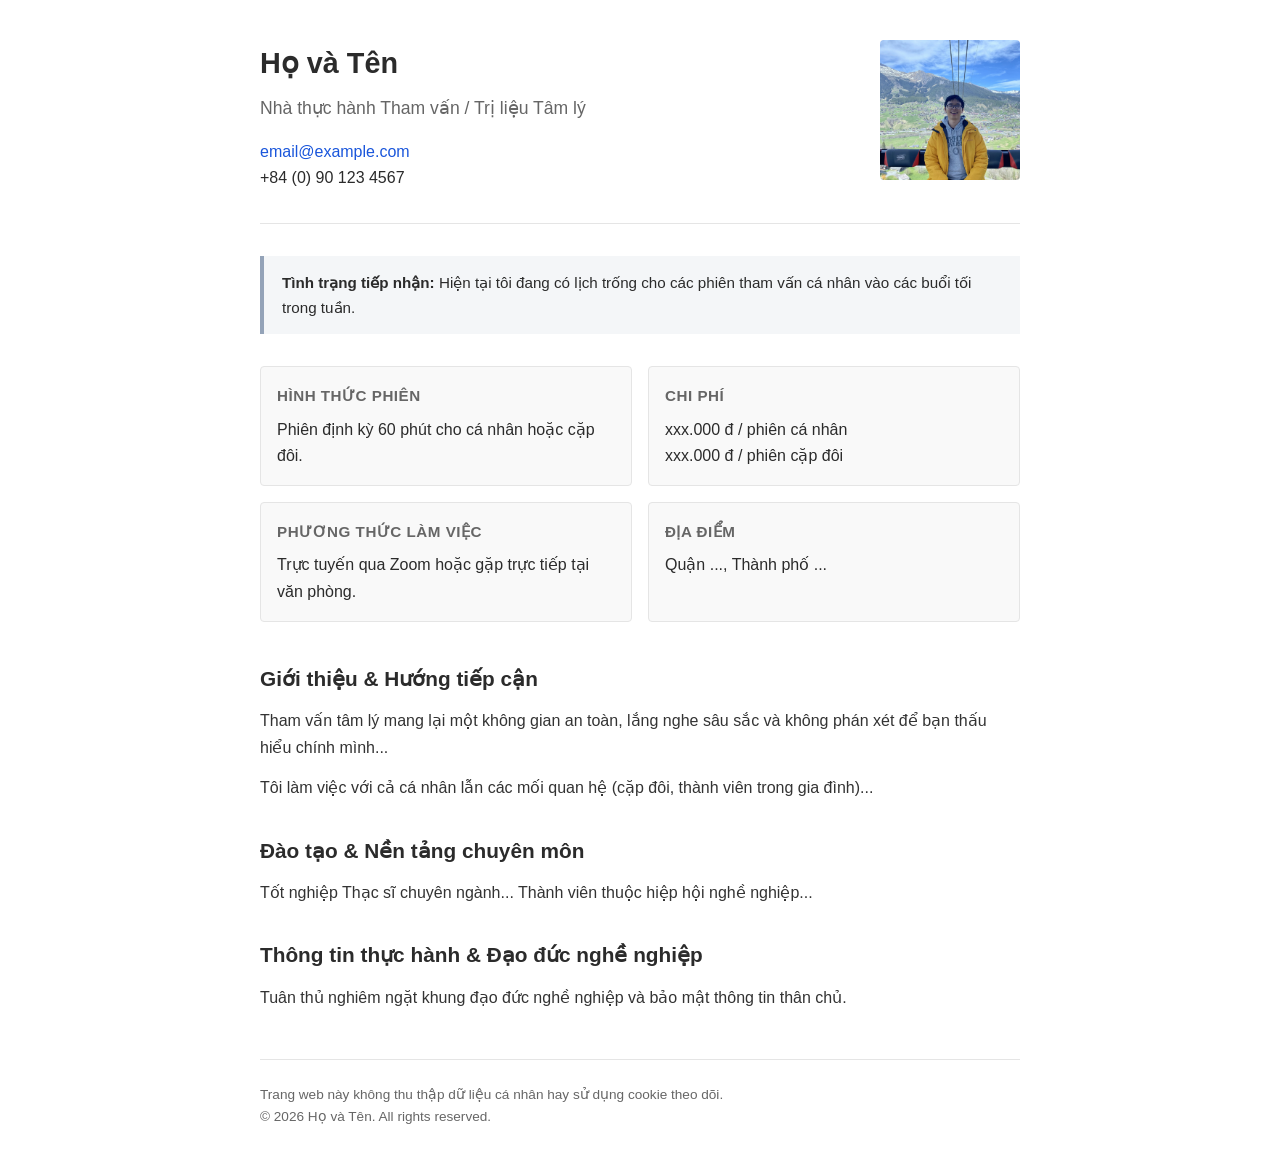
==== index.html @ 7d14cfdf "Update index.html" ====
<!DOCTYPE html>
<html lang="vi">
<head>
    <meta charset="UTF-8">
    <meta name="viewport" content="width=device-width, initial-scale=1.0">
    <title>Kiến Minh Nguyễn Ngọc Quang | Tham vấn & Trị liệu Thân chủ Trọng tâm</title>
    <meta name="description" content="Dịch vụ tham vấn và trị liệu tâm lý trực tiếp và trực tuyến bởi Chuyên viên...">
    <link rel="stylesheet" href="style.css">

    <!-- Schema.org cho SEO chuyên gia/dịch vụ -->
    <script type="application/ld+json">
    {
      "@context": "https://schema.org",
      "@type": "ProfessionalService",
      "name": "Họ và Tên - Dịch vụ Tư vấn",
      "image": "portrait.jpg",
      "telephone": "+84-xxx-xxx-xxx",
      "email": "contact@yourdomain.com",
      "address": {
        "@type": "PostalAddress",
        "addressLocality": "Hà Nội",
        "addressCountry": "VN"
      }
    }
    </script>
</head>
<body>
    <main class="container">
        <!-- Header & Profile -->
        <header class="profile-header">
            <div class="profile-info">
                <h1>Họ và Tên</h1>
                <p class="subtitle">Nhà thực hành Tham vấn / Trị liệu Tâm lý</p>
                <div class="contact-info">
                    <p><a href="mailto:email@example.com">email@example.com</a></p>
                    <p>+84 (0) 90 123 4567</p>
                </div>
            </div>
            <div class="profile-image">
                <img src="portrait.jpg" alt="Chân dung Họ và Tên">
            </div>
        </header>

        <!-- Trạng thái nhận thân chủ -->
        <section class="availability-notice">
            <p><strong>Tình trạng tiếp nhận:</strong> Hiện tại tôi đang có lịch trống cho các phiên tham vấn cá nhân vào các buổi tối trong tuần.</p>
        </section>

        <!-- Khung thông tin nhanh: Hình thức, Chi phí, Địa điểm -->
        <section class="details-grid">
            <div class="detail-card">
                <h3>Hình thức phiên</h3>
                <p>Phiên định kỳ 60 phút cho cá nhân hoặc cặp đôi.</p>
            </div>
            <div class="detail-card">
                <h3>Chi phí</h3>
                <p>xxx.000 đ / phiên cá nhân<br>xxx.000 đ / phiên cặp đôi</p>
            </div>
            <div class="detail-card">
                <h3>Phương thức làm việc</h3>
                <p>Trực tuyến qua Zoom hoặc gặp trực tiếp tại văn phòng.</p>
            </div>
            <div class="detail-card">
                <h3>Địa điểm</h3>
                <p>Quận ..., Thành phố ...</p>
            </div>
        </section>

        <!-- Giới thiệu tiếp cận & dịch vụ -->
        <section class="content-section">
            <h2>Giới thiệu & Hướng tiếp cận</h2>
            <p>Tham vấn tâm lý mang lại một không gian an toàn, lắng nghe sâu sắc và không phán xét để bạn thấu hiểu chính mình...</p>
            <p>Tôi làm việc với cả cá nhân lẫn các mối quan hệ (cặp đôi, thành viên trong gia đình)...</p>
        </section>

        <!-- Chuyên môn & Đào tạo -->
        <section class="content-section">
            <h2>Đào tạo & Nền tảng chuyên môn</h2>
            <p>Tốt nghiệp Thạc sĩ chuyên ngành... Thành viên thuộc hiệp hội nghề nghiệp...</p>
        </section>

        <!-- Thông tin thực hành / Bảo hiểm / Đăng ký -->
        <section class="content-section">
            <h2>Thông tin thực hành & Đạo đức nghề nghiệp</h2>
            <p>Tuân thủ nghiêm ngặt khung đạo đức nghề nghiệp và bảo mật thông tin thân chủ.</p>
        </section>

        <!-- Footer tối giản -->
        <footer class="site-footer">
            <p>Trang web này không thu thập dữ liệu cá nhân hay sử dụng cookie theo dõi.</p>
            <p>&copy; 2026 Họ và Tên. All rights reserved.</p>
        </footer>
    </main>
</body>
</html>
---- style.css ----
:root {
    --text-color: #2b2b2b;
    --muted-color: #666666;
    --bg-color: #ffffff;
    --card-bg: #f9f9f9;
    --border-color: #e5e5e5;
    --link-color: #1a56db;
    --max-width: 760px;
}

* {
    box-sizing: border-box;
    margin: 0;
    padding: 0;
}

body {
    font-family: -apple-system, BlinkMacSystemFont, "Segoe UI", Roboto, Helvetica, Arial, sans-serif;
    line-height: 1.65;
    color: var(--text-color);
    background-color: var(--bg-color);
    padding: 40px 20px;
}

.container {
    max-width: var(--max-width);
    margin: 0 auto;
}

/* Profile header dạng 2 cột ngang */
.profile-header {
    display: flex;
    justify-content: space-between;
    align-items: flex-start;
    gap: 32px;
    margin-bottom: 32px;
    border-bottom: 1px solid var(--border-color);
    padding-bottom: 32px;
}

.profile-info h1 {
    font-size: 1.8rem;
    font-weight: 600;
    margin-bottom: 6px;
}

.profile-info .subtitle {
    font-size: 1.1rem;
    color: var(--muted-color);
    margin-bottom: 16px;
}

.contact-info a {
    color: var(--link-color);
    text-decoration: none;
}

.contact-info a:hover {
    text-decoration: underline;
}

.profile-image img {
    width: 140px;
    height: 140px;
    object-fit: cover;
    border-radius: 4px;
}

/* Khung thông báo trạng thái */
.availability-notice {
    background-color: #f4f6f8;
    border-left: 4px solid #94a3b8;
    padding: 14px 18px;
    margin-bottom: 32px;
    font-size: 0.95rem;
}

/* Lưới hiển thị chi phí / địa điểm */
.details-grid {
    display: grid;
    grid-template-columns: 1fr 1fr;
    gap: 16px;
    margin-bottom: 40px;
}

.detail-card {
    background-color: var(--card-bg);
    border: 1px solid var(--border-color);
    padding: 16px;
    border-radius: 4px;
}

.detail-card h3 {
    font-size: 0.95rem;
    color: var(--muted-color);
    text-transform: uppercase;
    letter-spacing: 0.5px;
    margin-bottom: 8px;
}

/* Nội dung bài viết */
.content-section {
    margin-bottom: 32px;
}

.content-section h2 {
    font-size: 1.3rem;
    margin-bottom: 12px;
    font-weight: 600;
}

.content-section p {
    margin-bottom: 14px;
    color: #333;
}

/* Chân trang */
.site-footer {
    margin-top: 48px;
    padding-top: 24px;
    border-top: 1px solid var(--border-color);
    font-size: 0.85rem;
    color: var(--muted-color);
}

/* Tối ưu khi xem trên điện thoại */
@media (max-width: 600px) {
    .profile-header {
        flex-direction: column-reverse;
        align-items: center;
        text-align: center;
    }
    
    .profile-image img {
        width: 120px;
        height: 120px;
    }

    .details-grid {
        grid-template-columns: 1fr;
    }
}
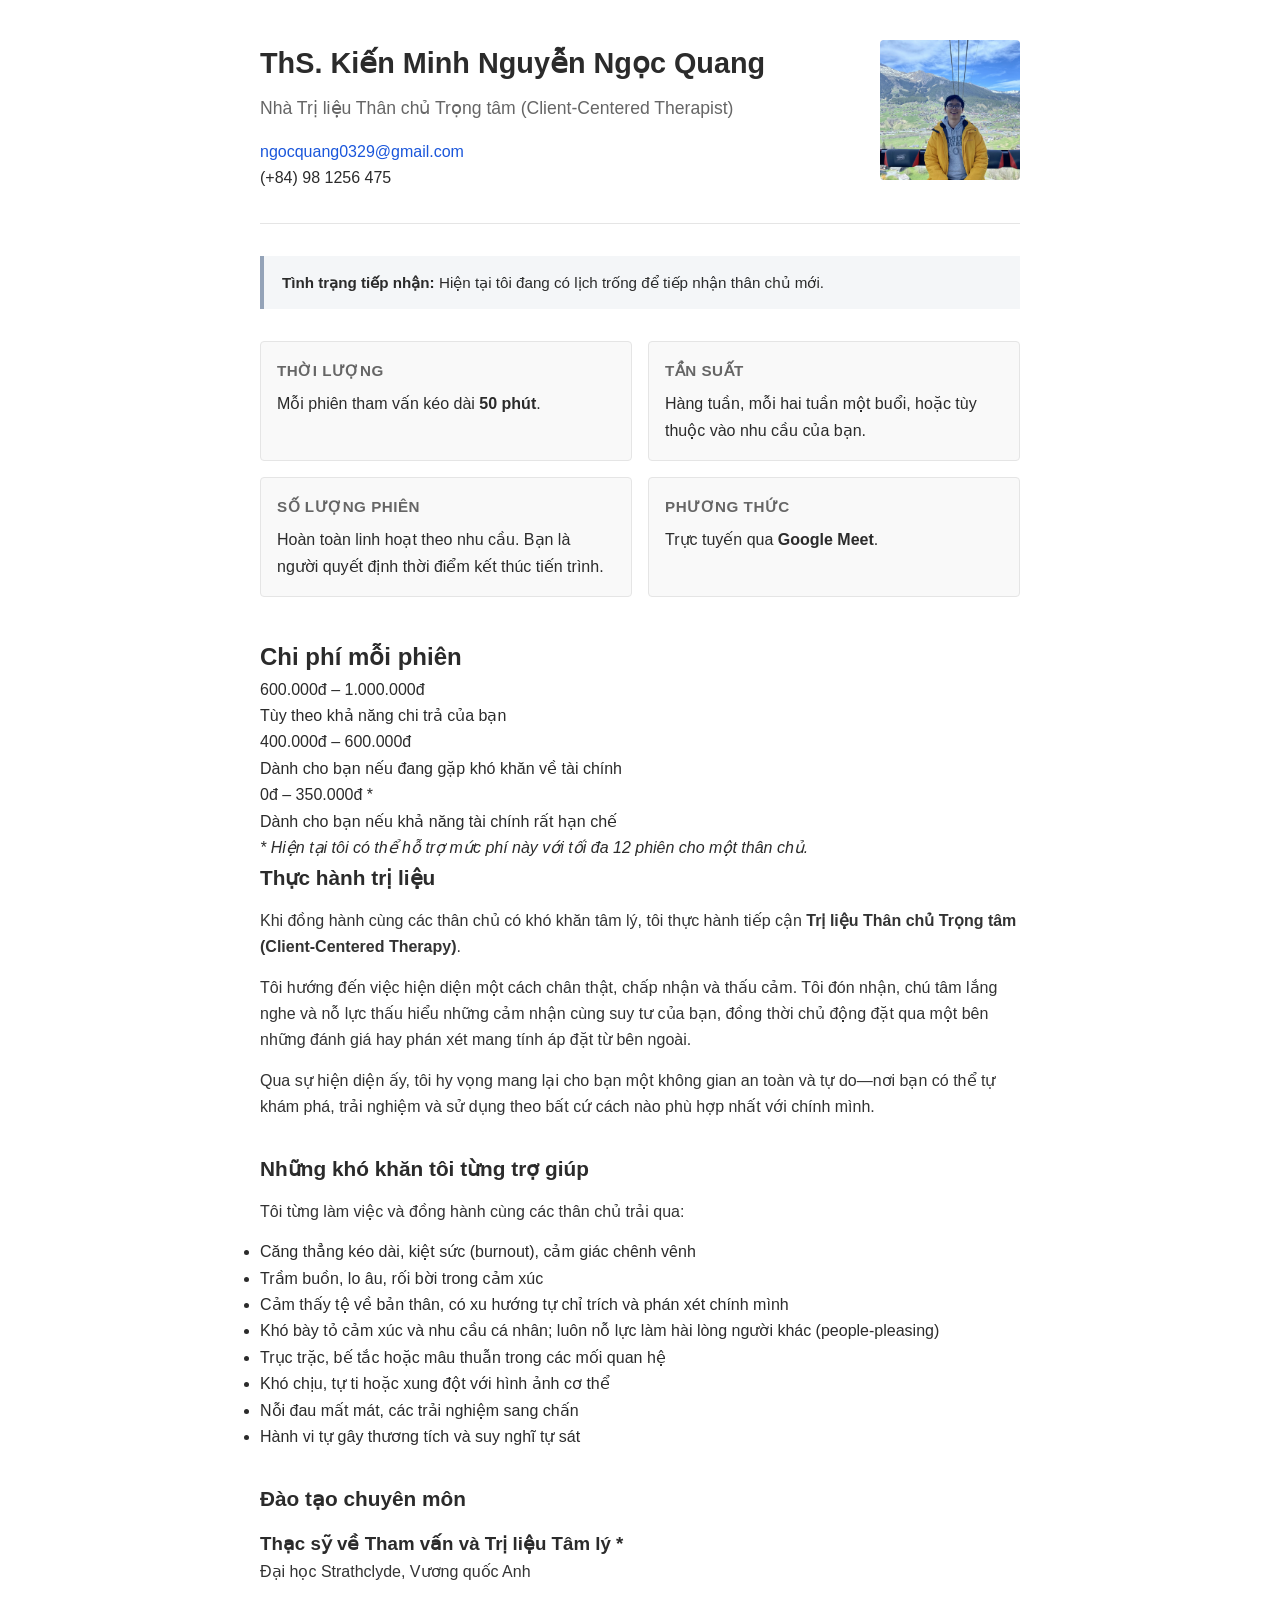
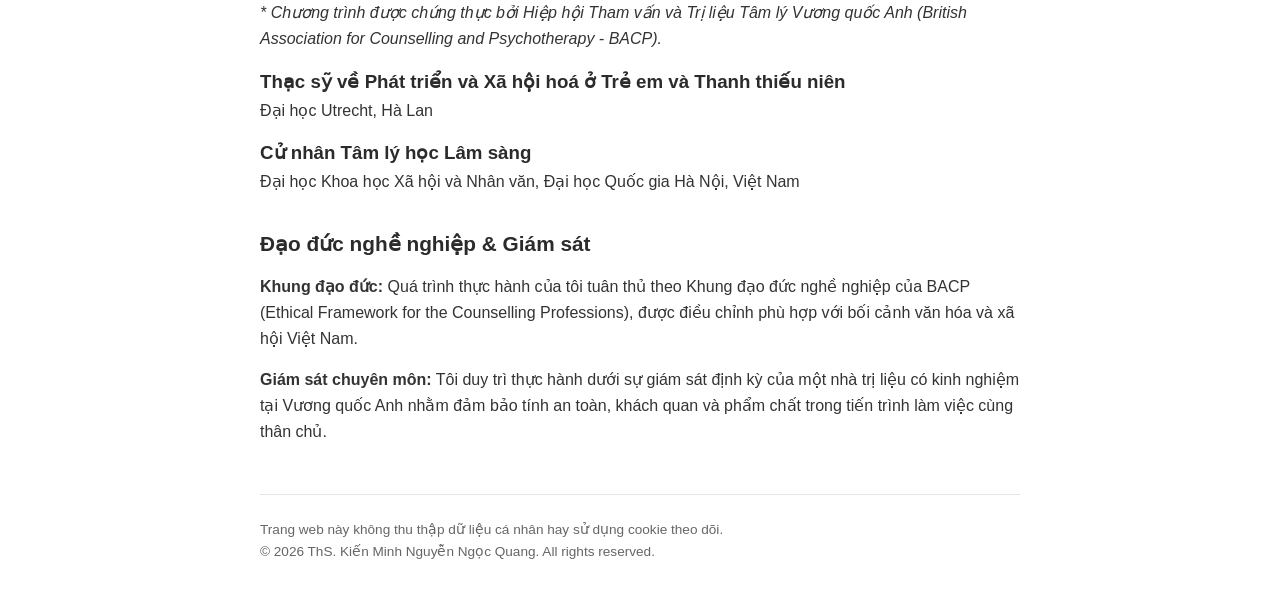
==== commit 95ee542a: "Update index.html" ====
--- a/index.html
+++ b/index.html
@@ -3,92 +3,152 @@
 <head>
     <meta charset="UTF-8">
     <meta name="viewport" content="width=device-width, initial-scale=1.0">
-    <title>Kiến Minh Nguyễn Ngọc Quang | Tham vấn & Trị liệu Thân chủ Trọng tâm</title>
-    <meta name="description" content="Dịch vụ tham vấn và trị liệu tâm lý trực tiếp và trực tuyến bởi Chuyên viên...">
+    <title>ThS. Kiến Minh Nguyễn Ngọc Quang | Nhà Trị liệu Thân chủ Trọng tâm</title>
+    <meta name="description" content="Trang thông tin thực hành trị liệu tâm lý Thân chủ Trọng tâm (Client-Centered Therapy) của ThS. Kiến Minh Nguyễn Ngọc Quang.">
     <link rel="stylesheet" href="style.css">
 
-    <!-- Schema.org cho SEO chuyên gia/dịch vụ -->
+    <!-- Schema.org định danh chuyên gia cho công cụ tìm kiếm -->
     <script type="application/ld+json">
     {
       "@context": "https://schema.org",
-      "@type": "ProfessionalService",
-      "name": "Họ và Tên - Dịch vụ Tư vấn",
-      "image": "portrait.jpg",
-      "telephone": "+84-xxx-xxx-xxx",
-      "email": "contact@yourdomain.com",
-      "address": {
-        "@type": "PostalAddress",
-        "addressLocality": "Hà Nội",
-        "addressCountry": "VN"
-      }
+      "@type": "Person",
+      "name": "Kiến Minh Nguyễn Ngọc Quang",
+      "honorificPrefix": "ThS.",
+      "jobTitle": "Nhà Trị liệu Thân chủ Trọng tâm",
+      "email": "mailto:ngocquang0329@gmail.com",
+      "telephone": "+84-98-1256-475",
+      "alumniOf": [
+        {
+          "@type": "CollegeOrUniversity",
+          "name": "University of Strathclyde"
+        },
+        {
+          "@type": "CollegeOrUniversity",
+          "name": "Utrecht University"
+        },
+        {
+          "@type": "CollegeOrUniversity",
+          "name": "VNU University of Social Sciences and Humanities"
+        }
+      ]
     }
     </script>
 </head>
 <body>
     <main class="container">
-        <!-- Header & Profile -->
+        <!-- Phần mở đầu & Thông tin liên hệ -->
         <header class="profile-header">
             <div class="profile-info">
-                <h1>Họ và Tên</h1>
-                <p class="subtitle">Nhà thực hành Tham vấn / Trị liệu Tâm lý</p>
+                <h1>ThS. Kiến Minh Nguyễn Ngọc Quang</h1>
+                <p class="subtitle">Nhà Trị liệu Thân chủ Trọng tâm (Client-Centered Therapist)</p>
                 <div class="contact-info">
-                    <p><a href="mailto:email@example.com">email@example.com</a></p>
-                    <p>+84 (0) 90 123 4567</p>
+                    <p><a href="mailto:ngocquang0329@gmail.com">ngocquang0329@gmail.com</a></p>
+                    <p>(+84) 98 1256 475</p>
                 </div>
             </div>
             <div class="profile-image">
-                <img src="portrait.jpg" alt="Chân dung Họ và Tên">
+                <img src="portrait.jpg" alt="Chân dung ThS. Kiến Minh Nguyễn Ngọc Quang">
             </div>
         </header>
 
-        <!-- Trạng thái nhận thân chủ -->
+        <!-- Trạng thái tiếp nhận -->
         <section class="availability-notice">
-            <p><strong>Tình trạng tiếp nhận:</strong> Hiện tại tôi đang có lịch trống cho các phiên tham vấn cá nhân vào các buổi tối trong tuần.</p>
+            <p><strong>Tình trạng tiếp nhận:</strong> Hiện tại tôi đang có lịch trống để tiếp nhận thân chủ mới.</p>
         </section>
 
-        <!-- Khung thông tin nhanh: Hình thức, Chi phí, Địa điểm -->
+        <!-- Khung tóm tắt cấu trúc phiên tham vấn -->
         <section class="details-grid">
             <div class="detail-card">
-                <h3>Hình thức phiên</h3>
-                <p>Phiên định kỳ 60 phút cho cá nhân hoặc cặp đôi.</p>
+                <h3>Thời lượng</h3>
+                <p>Mỗi phiên tham vấn kéo dài <strong>50 phút</strong>.</p>
             </div>
             <div class="detail-card">
-                <h3>Chi phí</h3>
-                <p>xxx.000 đ / phiên cá nhân<br>xxx.000 đ / phiên cặp đôi</p>
+                <h3>Tần suất</h3>
+                <p>Hàng tuần, mỗi hai tuần một buổi, hoặc tùy thuộc vào nhu cầu của bạn.</p>
             </div>
             <div class="detail-card">
-                <h3>Phương thức làm việc</h3>
-                <p>Trực tuyến qua Zoom hoặc gặp trực tiếp tại văn phòng.</p>
+                <h3>Số lượng phiên</h3>
+                <p>Hoàn toàn linh hoạt theo nhu cầu. Bạn là người quyết định thời điểm kết thúc tiến trình.</p>
             </div>
             <div class="detail-card">
-                <h3>Địa điểm</h3>
-                <p>Quận ..., Thành phố ...</p>
+                <h3>Phương thức</h3>
+                <p>Trực tuyến qua <strong>Google Meet</strong>.</p>
             </div>
         </section>
 
-        <!-- Giới thiệu tiếp cận & dịch vụ -->
-        <section class="content-section">
-            <h2>Giới thiệu & Hướng tiếp cận</h2>
-            <p>Tham vấn tâm lý mang lại một không gian an toàn, lắng nghe sâu sắc và không phán xét để bạn thấu hiểu chính mình...</p>
-            <p>Tôi làm việc với cả cá nhân lẫn các mối quan hệ (cặp đôi, thành viên trong gia đình)...</p>
+        <!-- Chi phí (Sliding scale) -->
+        <section class="fee-section">
+            <h2>Chi phí mỗi phiên</h2>
+            <div class="fee-levels">
+                <div class="fee-item">
+                    <div class="fee-range">600.000đ – 1.000.000đ</div>
+                    <div class="fee-desc">Tùy theo khả năng chi trả của bạn</div>
+                </div>
+                <div class="fee-item">
+                    <div class="fee-range">400.000đ – 600.000đ</div>
+                    <div class="fee-desc">Dành cho bạn nếu đang gặp khó khăn về tài chính</div>
+                </div>
+                <div class="fee-item highlight">
+                    <div class="fee-range">0đ – 350.000đ *</div>
+                    <div class="fee-desc">Dành cho bạn nếu khả năng tài chính rất hạn chế</div>
+                </div>
+            </div>
+            <p class="footnote"><em>* Hiện tại tôi có thể hỗ trợ mức phí này với tối đa 12 phiên cho một thân chủ.</em></p>
         </section>
 
-        <!-- Chuyên môn & Đào tạo -->
+        <!-- Thực hành trị liệu -->
         <section class="content-section">
-            <h2>Đào tạo & Nền tảng chuyên môn</h2>
-            <p>Tốt nghiệp Thạc sĩ chuyên ngành... Thành viên thuộc hiệp hội nghề nghiệp...</p>
+            <h2>Thực hành trị liệu</h2>
+            <p>Khi đồng hành cùng các thân chủ có khó khăn tâm lý, tôi thực hành tiếp cận <strong>Trị liệu Thân chủ Trọng tâm (Client-Centered Therapy)</strong>.</p>
+            <p>Tôi hướng đến việc hiện diện một cách chân thật, chấp nhận và thấu cảm. Tôi đón nhận, chú tâm lắng nghe và nỗ lực thấu hiểu những cảm nhận cùng suy tư của bạn, đồng thời chủ động đặt qua một bên những đánh giá hay phán xét mang tính áp đặt từ bên ngoài.</p>
+            <p>Qua sự hiện diện ấy, tôi hy vọng mang lại cho bạn một không gian an toàn và tự do—nơi bạn có thể tự khám phá, trải nghiệm và sử dụng theo bất cứ cách nào phù hợp nhất với chính mình.</p>
         </section>
 
-        <!-- Thông tin thực hành / Bảo hiểm / Đăng ký -->
+        <!-- Những khó khăn từng trợ giúp -->
         <section class="content-section">
-            <h2>Thông tin thực hành & Đạo đức nghề nghiệp</h2>
-            <p>Tuân thủ nghiêm ngặt khung đạo đức nghề nghiệp và bảo mật thông tin thân chủ.</p>
+            <h2>Những khó khăn tôi từng trợ giúp</h2>
+            <p>Tôi từng làm việc và đồng hành cùng các thân chủ trải qua:</p>
+            <ul class="concerns-list">
+                <li>Căng thẳng kéo dài, kiệt sức (burnout), cảm giác chênh vênh</li>
+                <li>Trầm buồn, lo âu, rối bời trong cảm xúc</li>
+                <li>Cảm thấy tệ về bản thân, có xu hướng tự chỉ trích và phán xét chính mình</li>
+                <li>Khó bày tỏ cảm xúc và nhu cầu cá nhân; luôn nỗ lực làm hài lòng người khác (people-pleasing)</li>
+                <li>Trục trặc, bế tắc hoặc mâu thuẫn trong các mối quan hệ</li>
+                <li>Khó chịu, tự ti hoặc xung đột với hình ảnh cơ thể</li>
+                <li>Nỗi đau mất mát, các trải nghiệm sang chấn</li>
+                <li>Hành vi tự gây thương tích và suy nghĩ tự sát</li>
+            </ul>
         </section>
 
-        <!-- Footer tối giản -->
+        <!-- Đào tạo chuyên môn -->
+        <section class="content-section">
+            <h2>Đào tạo chuyên môn</h2>
+            <div class="education-item">
+                <h3>Thạc sỹ về Tham vấn và Trị liệu Tâm lý *</h3>
+                <p class="institution">Đại học Strathclyde, Vương quốc Anh</p>
+                <p class="edu-note"><em>* Chương trình được chứng thực bởi Hiệp hội Tham vấn và Trị liệu Tâm lý Vương quốc Anh (British Association for Counselling and Psychotherapy - BACP).</em></p>
+            </div>
+            <div class="education-item">
+                <h3>Thạc sỹ về Phát triển và Xã hội hoá ở Trẻ em và Thanh thiếu niên</h3>
+                <p class="institution">Đại học Utrecht, Hà Lan</p>
+            </div>
+            <div class="education-item">
+                <h3>Cử nhân Tâm lý học Lâm sàng</h3>
+                <p class="institution">Đại học Khoa học Xã hội và Nhân văn, Đại học Quốc gia Hà Nội, Việt Nam</p>
+            </div>
+        </section>
+
+        <!-- Khung đạo đức & Giám sát -->
+        <section class="content-section standards-box">
+            <h2>Đạo đức nghề nghiệp & Giám sát</h2>
+            <p><strong>Khung đạo đức:</strong> Quá trình thực hành của tôi tuân thủ theo Khung đạo đức nghề nghiệp của BACP (Ethical Framework for the Counselling Professions), được điều chỉnh phù hợp với bối cảnh văn hóa và xã hội Việt Nam.</p>
+            <p><strong>Giám sát chuyên môn:</strong> Tôi duy trì thực hành dưới sự giám sát định kỳ của một nhà trị liệu có kinh nghiệm tại Vương quốc Anh nhằm đảm bảo tính an toàn, khách quan và phẩm chất trong tiến trình làm việc cùng thân chủ.</p>
+        </section>
+
+        <!-- Footer -->
         <footer class="site-footer">
             <p>Trang web này không thu thập dữ liệu cá nhân hay sử dụng cookie theo dõi.</p>
-            <p>&copy; 2026 Họ và Tên. All rights reserved.</p>
+            <p>&copy; 2026 ThS. Kiến Minh Nguyễn Ngọc Quang. All rights reserved.</p>
         </footer>
     </main>
 </body>
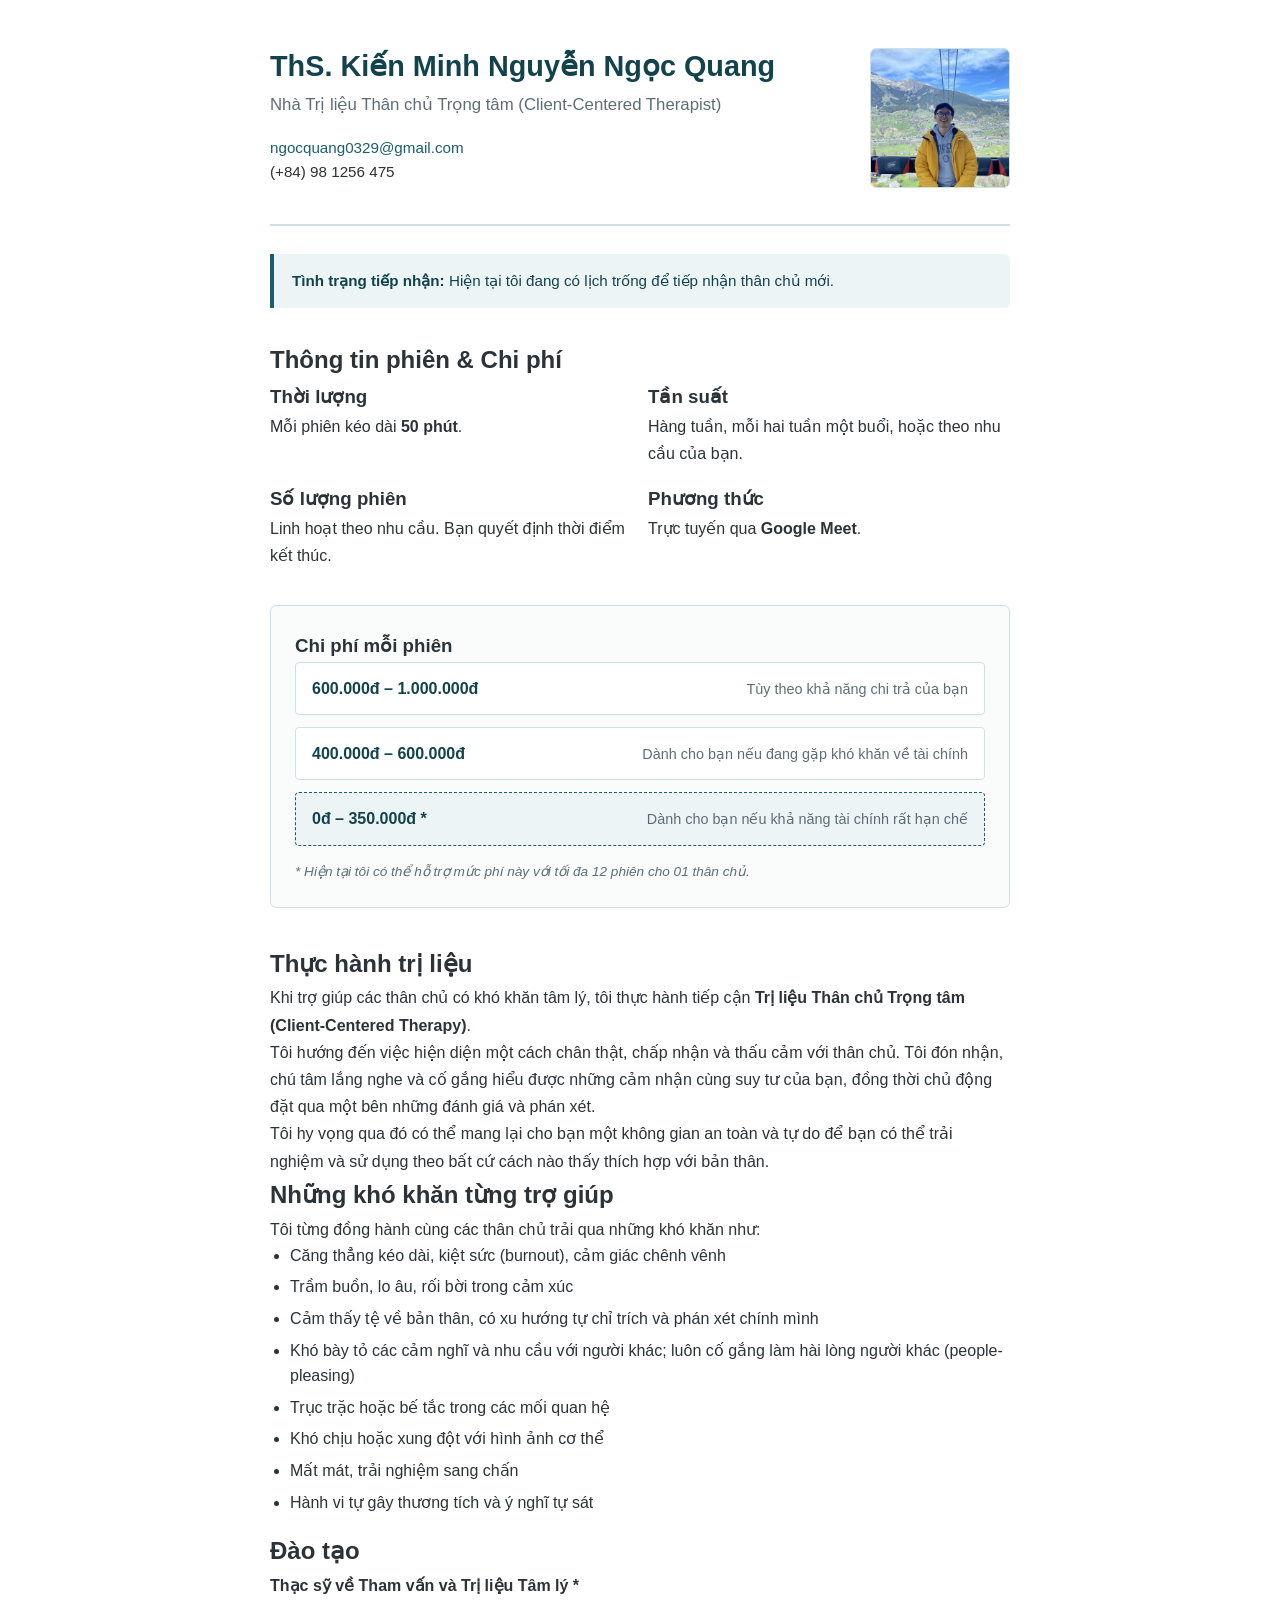
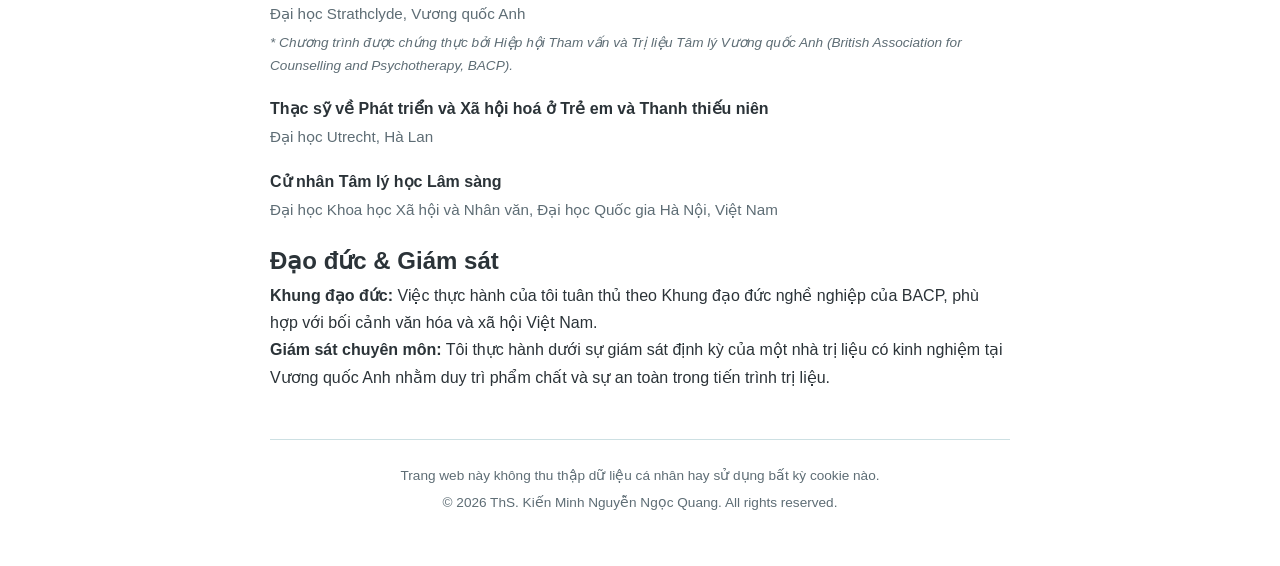
==== commit 68a36bfb: "Update index.html" ====
--- a/index.html
+++ b/index.html
@@ -7,7 +7,7 @@
     <meta name="description" content="Trang thông tin thực hành trị liệu tâm lý Thân chủ Trọng tâm (Client-Centered Therapy) của ThS. Kiến Minh Nguyễn Ngọc Quang.">
     <link rel="stylesheet" href="style.css">
 
-    <!-- Schema.org định danh chuyên gia cho công cụ tìm kiếm -->
+    <!-- Schema.org định danh chuyên gia cho SEO -->
     <script type="application/ld+json">
     {
       "@context": "https://schema.org",
@@ -36,8 +36,8 @@
 </head>
 <body>
     <main class="container">
-        <!-- Phần mở đầu & Thông tin liên hệ -->
-        <header class="profile-header">
+        <!-- Ô 1: Header Profile -->
+        <header class="card profile-header">
             <div class="profile-info">
                 <h1>ThS. Kiến Minh Nguyễn Ngọc Quang</h1>
                 <p class="subtitle">Nhà Trị liệu Thân chủ Trọng tâm (Client-Centered Therapist)</p>
@@ -51,82 +51,85 @@
             </div>
         </header>
 
-        <!-- Trạng thái tiếp nhận -->
-        <section class="availability-notice">
+        <!-- Ô 2: Trạng thái tiếp nhận -->
+        <section class="card availability-notice">
             <p><strong>Tình trạng tiếp nhận:</strong> Hiện tại tôi đang có lịch trống để tiếp nhận thân chủ mới.</p>
         </section>
 
-        <!-- Khung tóm tắt cấu trúc phiên tham vấn -->
-        <section class="details-grid">
-            <div class="detail-card">
-                <h3>Thời lượng</h3>
-                <p>Mỗi phiên tham vấn kéo dài <strong>50 phút</strong>.</p>
+        <!-- Ô 3: Thông tin phiên & Chi phí (gồm 4 ô con bên trong + bảng phí) -->
+        <section class="card">
+            <h2>Thông tin phiên & Chi phí</h2>
+            
+            <div class="details-grid">
+                <div class="sub-card">
+                    <h3>Thời lượng</h3>
+                    <p>Mỗi phiên kéo dài <strong>50 phút</strong>.</p>
+                </div>
+                <div class="sub-card">
+                    <h3>Tần suất</h3>
+                    <p>Hàng tuần, mỗi hai tuần một buổi, hoặc theo nhu cầu của bạn.</p>
+                </div>
+                <div class="sub-card">
+                    <h3>Số lượng phiên</h3>
+                    <p>Linh hoạt theo nhu cầu. Bạn quyết định thời điểm kết thúc.</p>
+                </div>
+                <div class="sub-card">
+                    <h3>Phương thức</h3>
+                    <p>Trực tuyến qua <strong>Google Meet</strong>.</p>
+                </div>
             </div>
-            <div class="detail-card">
-                <h3>Tần suất</h3>
-                <p>Hàng tuần, mỗi hai tuần một buổi, hoặc tùy thuộc vào nhu cầu của bạn.</p>
-            </div>
-            <div class="detail-card">
-                <h3>Số lượng phiên</h3>
-                <p>Hoàn toàn linh hoạt theo nhu cầu. Bạn là người quyết định thời điểm kết thúc tiến trình.</p>
-            </div>
-            <div class="detail-card">
-                <h3>Phương thức</h3>
-                <p>Trực tuyến qua <strong>Google Meet</strong>.</p>
+
+            <div class="fee-section">
+                <h3>Chi phí mỗi phiên</h3>
+                <div class="fee-levels">
+                    <div class="fee-item">
+                        <span class="fee-range">600.000đ – 1.000.000đ</span>
+                        <span class="fee-desc">Tùy theo khả năng chi trả của bạn</span>
+                    </div>
+                    <div class="fee-item">
+                        <span class="fee-range">400.000đ – 600.000đ</span>
+                        <span class="fee-desc">Dành cho bạn nếu đang gặp khó khăn về tài chính</span>
+                    </div>
+                    <div class="fee-item highlight">
+                        <span class="fee-range">0đ – 350.000đ *</span>
+                        <span class="fee-desc">Dành cho bạn nếu khả năng tài chính rất hạn chế</span>
+                    </div>
+                </div>
+                <p class="footnote"><em>* Hiện tại tôi có thể hỗ trợ mức phí này với tối đa 12 phiên cho 01 thân chủ.</em></p>
             </div>
         </section>
 
-        <!-- Chi phí (Sliding scale) -->
-        <section class="fee-section">
-            <h2>Chi phí mỗi phiên</h2>
-            <div class="fee-levels">
-                <div class="fee-item">
-                    <div class="fee-range">600.000đ – 1.000.000đ</div>
-                    <div class="fee-desc">Tùy theo khả năng chi trả của bạn</div>
-                </div>
-                <div class="fee-item">
-                    <div class="fee-range">400.000đ – 600.000đ</div>
-                    <div class="fee-desc">Dành cho bạn nếu đang gặp khó khăn về tài chính</div>
-                </div>
-                <div class="fee-item highlight">
-                    <div class="fee-range">0đ – 350.000đ *</div>
-                    <div class="fee-desc">Dành cho bạn nếu khả năng tài chính rất hạn chế</div>
-                </div>
-            </div>
-            <p class="footnote"><em>* Hiện tại tôi có thể hỗ trợ mức phí này với tối đa 12 phiên cho một thân chủ.</em></p>
+        <!-- Ô 4: Thực hành trị liệu -->
+        <section class="card">
+            <h2>Thực hành trị liệu</h2>
+            <p>Khi trợ giúp các thân chủ có khó khăn tâm lý, tôi thực hành tiếp cận <strong>Trị liệu Thân chủ Trọng tâm (Client-Centered Therapy)</strong>.</p>
+            <p>Tôi hướng đến việc hiện diện một cách chân thật, chấp nhận và thấu cảm với thân chủ. Tôi đón nhận, chú tâm lắng nghe và cố gắng hiểu được những cảm nhận cùng suy tư của bạn, đồng thời chủ động đặt qua một bên những đánh giá và phán xét.</p>
+            <p>Tôi hy vọng qua đó có thể mang lại cho bạn một không gian an toàn và tự do để bạn có thể trải nghiệm và sử dụng theo bất cứ cách nào thấy thích hợp với bản thân.</p>
         </section>
 
-        <!-- Thực hành trị liệu -->
-        <section class="content-section">
-            <h2>Thực hành trị liệu</h2>
-            <p>Khi đồng hành cùng các thân chủ có khó khăn tâm lý, tôi thực hành tiếp cận <strong>Trị liệu Thân chủ Trọng tâm (Client-Centered Therapy)</strong>.</p>
-            <p>Tôi hướng đến việc hiện diện một cách chân thật, chấp nhận và thấu cảm. Tôi đón nhận, chú tâm lắng nghe và nỗ lực thấu hiểu những cảm nhận cùng suy tư của bạn, đồng thời chủ động đặt qua một bên những đánh giá hay phán xét mang tính áp đặt từ bên ngoài.</p>
-            <p>Qua sự hiện diện ấy, tôi hy vọng mang lại cho bạn một không gian an toàn và tự do—nơi bạn có thể tự khám phá, trải nghiệm và sử dụng theo bất cứ cách nào phù hợp nhất với chính mình.</p>
-        </section>
-
-        <!-- Những khó khăn từng trợ giúp -->
-        <section class="content-section">
-            <h2>Những khó khăn tôi từng trợ giúp</h2>
-            <p>Tôi từng làm việc và đồng hành cùng các thân chủ trải qua:</p>
+        <!-- Ô 5: Những khó khăn từng trợ giúp -->
+        <section class="card">
+            <h2>Những khó khăn từng trợ giúp</h2>
+            <p>Tôi từng đồng hành cùng các thân chủ trải qua những khó khăn như:</p>
             <ul class="concerns-list">
                 <li>Căng thẳng kéo dài, kiệt sức (burnout), cảm giác chênh vênh</li>
                 <li>Trầm buồn, lo âu, rối bời trong cảm xúc</li>
                 <li>Cảm thấy tệ về bản thân, có xu hướng tự chỉ trích và phán xét chính mình</li>
-                <li>Khó bày tỏ cảm xúc và nhu cầu cá nhân; luôn nỗ lực làm hài lòng người khác (people-pleasing)</li>
-                <li>Trục trặc, bế tắc hoặc mâu thuẫn trong các mối quan hệ</li>
-                <li>Khó chịu, tự ti hoặc xung đột với hình ảnh cơ thể</li>
-                <li>Nỗi đau mất mát, các trải nghiệm sang chấn</li>
-                <li>Hành vi tự gây thương tích và suy nghĩ tự sát</li>
+                <li>Khó bày tỏ các cảm nghĩ và nhu cầu với người khác; luôn cố gắng làm hài lòng người khác (people-pleasing)</li>
+                <li>Trục trặc hoặc bế tắc trong các mối quan hệ</li>
+                <li>Khó chịu hoặc xung đột với hình ảnh cơ thể</li>
+                <li>Mất mát, trải nghiệm sang chấn</li>
+                <li>Hành vi tự gây thương tích và ý nghĩ tự sát</li>
             </ul>
         </section>
 
-        <!-- Đào tạo chuyên môn -->
-        <section class="content-section">
-            <h2>Đào tạo chuyên môn</h2>
+        <!-- Ô 6: Đào tạo chuyên môn -->
+        <section class="card">
+            <h2>Đào tạo</h2>
             <div class="education-item">
                 <h3>Thạc sỹ về Tham vấn và Trị liệu Tâm lý *</h3>
                 <p class="institution">Đại học Strathclyde, Vương quốc Anh</p>
-                <p class="edu-note"><em>* Chương trình được chứng thực bởi Hiệp hội Tham vấn và Trị liệu Tâm lý Vương quốc Anh (British Association for Counselling and Psychotherapy - BACP).</em></p>
+                <p class="edu-note"><em>* Chương trình được chứng thực bởi Hiệp hội Tham vấn và Trị liệu Tâm lý Vương quốc Anh (British Association for Counselling and Psychotherapy, BACP).</em></p>
             </div>
             <div class="education-item">
                 <h3>Thạc sỹ về Phát triển và Xã hội hoá ở Trẻ em và Thanh thiếu niên</h3>
@@ -138,16 +141,16 @@
             </div>
         </section>
 
-        <!-- Khung đạo đức & Giám sát -->
-        <section class="content-section standards-box">
-            <h2>Đạo đức nghề nghiệp & Giám sát</h2>
-            <p><strong>Khung đạo đức:</strong> Quá trình thực hành của tôi tuân thủ theo Khung đạo đức nghề nghiệp của BACP (Ethical Framework for the Counselling Professions), được điều chỉnh phù hợp với bối cảnh văn hóa và xã hội Việt Nam.</p>
-            <p><strong>Giám sát chuyên môn:</strong> Tôi duy trì thực hành dưới sự giám sát định kỳ của một nhà trị liệu có kinh nghiệm tại Vương quốc Anh nhằm đảm bảo tính an toàn, khách quan và phẩm chất trong tiến trình làm việc cùng thân chủ.</p>
+        <!-- Ô 7: Đạo đức nghề nghiệp & Giám sát -->
+        <section class="card">
+            <h2>Đạo đức & Giám sát</h2>
+            <p><strong>Khung đạo đức:</strong> Việc thực hành của tôi tuân thủ theo Khung đạo đức nghề nghiệp của BACP, phù hợp với bối cảnh văn hóa và xã hội Việt Nam.</p>
+            <p><strong>Giám sát chuyên môn:</strong> Tôi thực hành dưới sự giám sát định kỳ của một nhà trị liệu có kinh nghiệm tại Vương quốc Anh nhằm duy trì phẩm chất và sự an toàn trong tiến trình trị liệu.</p>
         </section>
 
-        <!-- Footer -->
+        <!-- Chân trang -->
         <footer class="site-footer">
-            <p>Trang web này không thu thập dữ liệu cá nhân hay sử dụng cookie theo dõi.</p>
+            <p>Trang web này không thu thập dữ liệu cá nhân hay sử dụng bất kỳ cookie nào.</p>
             <p>&copy; 2026 ThS. Kiến Minh Nguyễn Ngọc Quang. All rights reserved.</p>
         </footer>
     </main>
--- a/style.css
+++ b/style.css
@@ -1,11 +1,13 @@
 :root {
-    --text-color: #2b2b2b;
-    --muted-color: #666666;
-    --bg-color: #ffffff;
-    --card-bg: #f9f9f9;
-    --border-color: #e5e5e5;
-    --link-color: #1a56db;
-    --max-width: 760px;
+    /* Bảng màu sắc xanh theo phong cách Richard Doyle */
+    --primary-teal: #1b5e6b;      /* Màu xanh chủ đạo cho tiêu đề & điểm nhấn */
+    --primary-teal-dark: #12434d; /* Màu xanh đậm cho hover & tên chính */
+    --teal-subtle: #edf4f5;       /* Nền xanh nhạt dịu cho các thẻ thông tin */
+    --teal-border: #cde0e3;       /* Viền xanh pastel nhẹ */
+    --text-main: #2b3338;         /* Màu chữ chính xám đen dịu mắt */
+    --text-muted: #5e6d75;        /* Màu chữ phụ xám khói */
+    --bg-page: #ffffff;           /* Nền trang trắng */
+    --max-width: 740px;
 }
 
 * {
@@ -15,11 +17,12 @@
 }
 
 body {
-    font-family: -apple-system, BlinkMacSystemFont, "Segoe UI", Roboto, Helvetica, Arial, sans-serif;
-    line-height: 1.65;
-    color: var(--text-color);
-    background-color: var(--bg-color);
-    padding: 40px 20px;
+    font-family: -apple-system, BlinkMacSystemFont, "Segoe UI", "SF Pro Text", Roboto, Helvetica, Arial, sans-serif;
+    font-size: 16px;
+    line-height: 1.7;
+    color: var(--text-main);
+    background-color: var(--bg-page);
+    padding: 48px 20px;
 }
 
 .container {
@@ -27,35 +30,44 @@
     margin: 0 auto;
 }
 
-/* Profile header dạng 2 cột ngang */
+/* Header profile */
 .profile-header {
     display: flex;
     justify-content: space-between;
     align-items: flex-start;
     gap: 32px;
-    margin-bottom: 32px;
-    border-bottom: 1px solid var(--border-color);
-    padding-bottom: 32px;
+    margin-bottom: 28px;
+    padding-bottom: 28px;
+    border-bottom: 2px solid var(--teal-border);
 }
 
 .profile-info h1 {
     font-size: 1.8rem;
     font-weight: 600;
+    line-height: 1.3;
+    color: var(--primary-teal-dark);
     margin-bottom: 6px;
 }
 
 .profile-info .subtitle {
-    font-size: 1.1rem;
-    color: var(--muted-color);
+    font-size: 1.05rem;
+    color: var(--text-muted);
     margin-bottom: 16px;
 }
 
+.contact-info p {
+    font-size: 0.95rem;
+    line-height: 1.6;
+}
+
 .contact-info a {
-    color: var(--link-color);
+    color: var(--primary-teal);
+    font-weight: 500;
     text-decoration: none;
 }
 
 .contact-info a:hover {
+    color: var(--primary-teal-dark);
     text-decoration: underline;
 }
 
@@ -63,74 +75,210 @@
     width: 140px;
     height: 140px;
     object-fit: cover;
-    border-radius: 4px;
-}
-
-/* Khung thông báo trạng thái */
+    border-radius: 6px;
+    border: 1px solid var(--teal-border);
+}
+
+/* Thông báo trạng thái tiếp nhận */
 .availability-notice {
-    background-color: #f4f6f8;
-    border-left: 4px solid #94a3b8;
+    background-color: var(--teal-subtle);
+    border-left: 4px solid var(--primary-teal);
+    color: var(--primary-teal-dark);
     padding: 14px 18px;
     margin-bottom: 32px;
+    border-radius: 0 6px 6px 0;
     font-size: 0.95rem;
 }
 
-/* Lưới hiển thị chi phí / địa điểm */
+/* Lưới thông tin thời lượng, tần suất, hình thức */
 .details-grid {
     display: grid;
     grid-template-columns: 1fr 1fr;
     gap: 16px;
-    margin-bottom: 40px;
+    margin-bottom: 36px;
 }
 
 .detail-card {
-    background-color: var(--card-bg);
-    border: 1px solid var(--border-color);
-    padding: 16px;
-    border-radius: 4px;
+    background-color: var(--teal-subtle);
+    border: 1px solid var(--teal-border);
+    border-radius: 6px;
+    padding: 16px 18px;
 }
 
 .detail-card h3 {
-    font-size: 0.95rem;
-    color: var(--muted-color);
+    font-size: 0.85rem;
     text-transform: uppercase;
     letter-spacing: 0.5px;
-    margin-bottom: 8px;
-}
-
-/* Nội dung bài viết */
+    color: var(--primary-teal);
+    font-weight: 600;
+    margin-bottom: 6px;
+}
+
+.detail-card p {
+    font-size: 0.95rem;
+    color: var(--text-main);
+}
+
+/* Bảng chi phí (Sliding Scale) */
+.fee-section {
+    background-color: #fafcfc;
+    border: 1px solid var(--teal-border);
+    border-radius: 6px;
+    padding: 24px;
+    margin-bottom: 36px;
+}
+
+.fee-section h2 {
+    font-size: 1.25rem;
+    font-weight: 600;
+    color: var(--primary-teal);
+    margin-bottom: 18px;
+}
+
+.fee-levels {
+    display: flex;
+    flex-direction: column;
+    gap: 12px;
+}
+
+.fee-item {
+    display: flex;
+    justify-content: space-between;
+    align-items: baseline;
+    padding: 12px 16px;
+    background-color: #ffffff;
+    border: 1px solid var(--teal-border);
+    border-radius: 4px;
+    gap: 16px;
+}
+
+.fee-item.highlight {
+    background-color: var(--teal-subtle);
+    border: 1px dashed var(--primary-teal);
+}
+
+.fee-range {
+    font-weight: 600;
+    color: var(--primary-teal-dark);
+    font-size: 1rem;
+    white-space: nowrap;
+}
+
+.fee-desc {
+    font-size: 0.9rem;
+    color: var(--text-muted);
+    text-align: right;
+}
+
+.footnote {
+    margin-top: 14px;
+    font-size: 0.85rem;
+    color: var(--text-muted);
+}
+
+/* Khối nội dung bài viết */
 .content-section {
-    margin-bottom: 32px;
+    margin-bottom: 36px;
 }
 
 .content-section h2 {
-    font-size: 1.3rem;
-    margin-bottom: 12px;
-    font-weight: 600;
+    font-size: 1.25rem;
+    font-weight: 600;
+    margin-bottom: 14px;
+    color: var(--primary-teal);
+    border-bottom: 1px solid var(--teal-border);
+    padding-bottom: 6px;
 }
 
 .content-section p {
     margin-bottom: 14px;
-    color: #333;
+    color: #2b3338;
+    text-align: justify;
+}
+
+/* Danh sách khó khăn */
+.concerns-list {
+    margin-left: 20px;
+    margin-bottom: 16px;
+    color: #2b3338;
+}
+
+.concerns-list li {
+    margin-bottom: 6px;
+    line-height: 1.6;
+}
+
+/* Đào tạo */
+.education-item {
+    margin-bottom: 18px;
+}
+
+.education-item h3 {
+    font-size: 1rem;
+    font-weight: 600;
+    color: var(--text-main);
+    margin-bottom: 2px;
+}
+
+.education-item .institution {
+    font-size: 0.95rem;
+    color: var(--text-muted);
+}
+
+.edu-note {
+    font-size: 0.85rem;
+    color: var(--text-muted);
+    margin-top: 4px;
+}
+
+/* Khung Đạo đức & Giám sát */
+.standards-box {
+    background-color: var(--teal-subtle);
+    border: 1px solid var(--teal-border);
+    border-radius: 6px;
+    padding: 20px 22px;
+}
+
+.standards-box h2 {
+    border-bottom: none;
+    padding-bottom: 0;
+}
+
+.standards-box p {
+    text-align: left;
+}
+
+.standards-box p:last-child {
+    margin-bottom: 0;
 }
 
 /* Chân trang */
 .site-footer {
     margin-top: 48px;
     padding-top: 24px;
-    border-top: 1px solid var(--border-color);
+    border-top: 1px solid var(--teal-border);
     font-size: 0.85rem;
-    color: var(--muted-color);
+    color: var(--text-muted);
+    text-align: center;
+}
+
+.site-footer p {
+    margin-bottom: 4px;
 }
 
 /* Tối ưu khi xem trên điện thoại */
-@media (max-width: 600px) {
+@media (max-width: 640px) {
+    body {
+        padding: 24px 16px;
+    }
+
     .profile-header {
         flex-direction: column-reverse;
         align-items: center;
         text-align: center;
-    }
-    
+        gap: 20px;
+    }
+
     .profile-image img {
         width: 120px;
         height: 120px;
@@ -139,4 +287,18 @@
     .details-grid {
         grid-template-columns: 1fr;
     }
-}
+
+    .fee-item {
+        flex-direction: column;
+        align-items: flex-start;
+        gap: 4px;
+    }
+
+    .fee-desc {
+        text-align: left;
+    }
+
+    .content-section p {
+        text-align: left;
+    }
+}
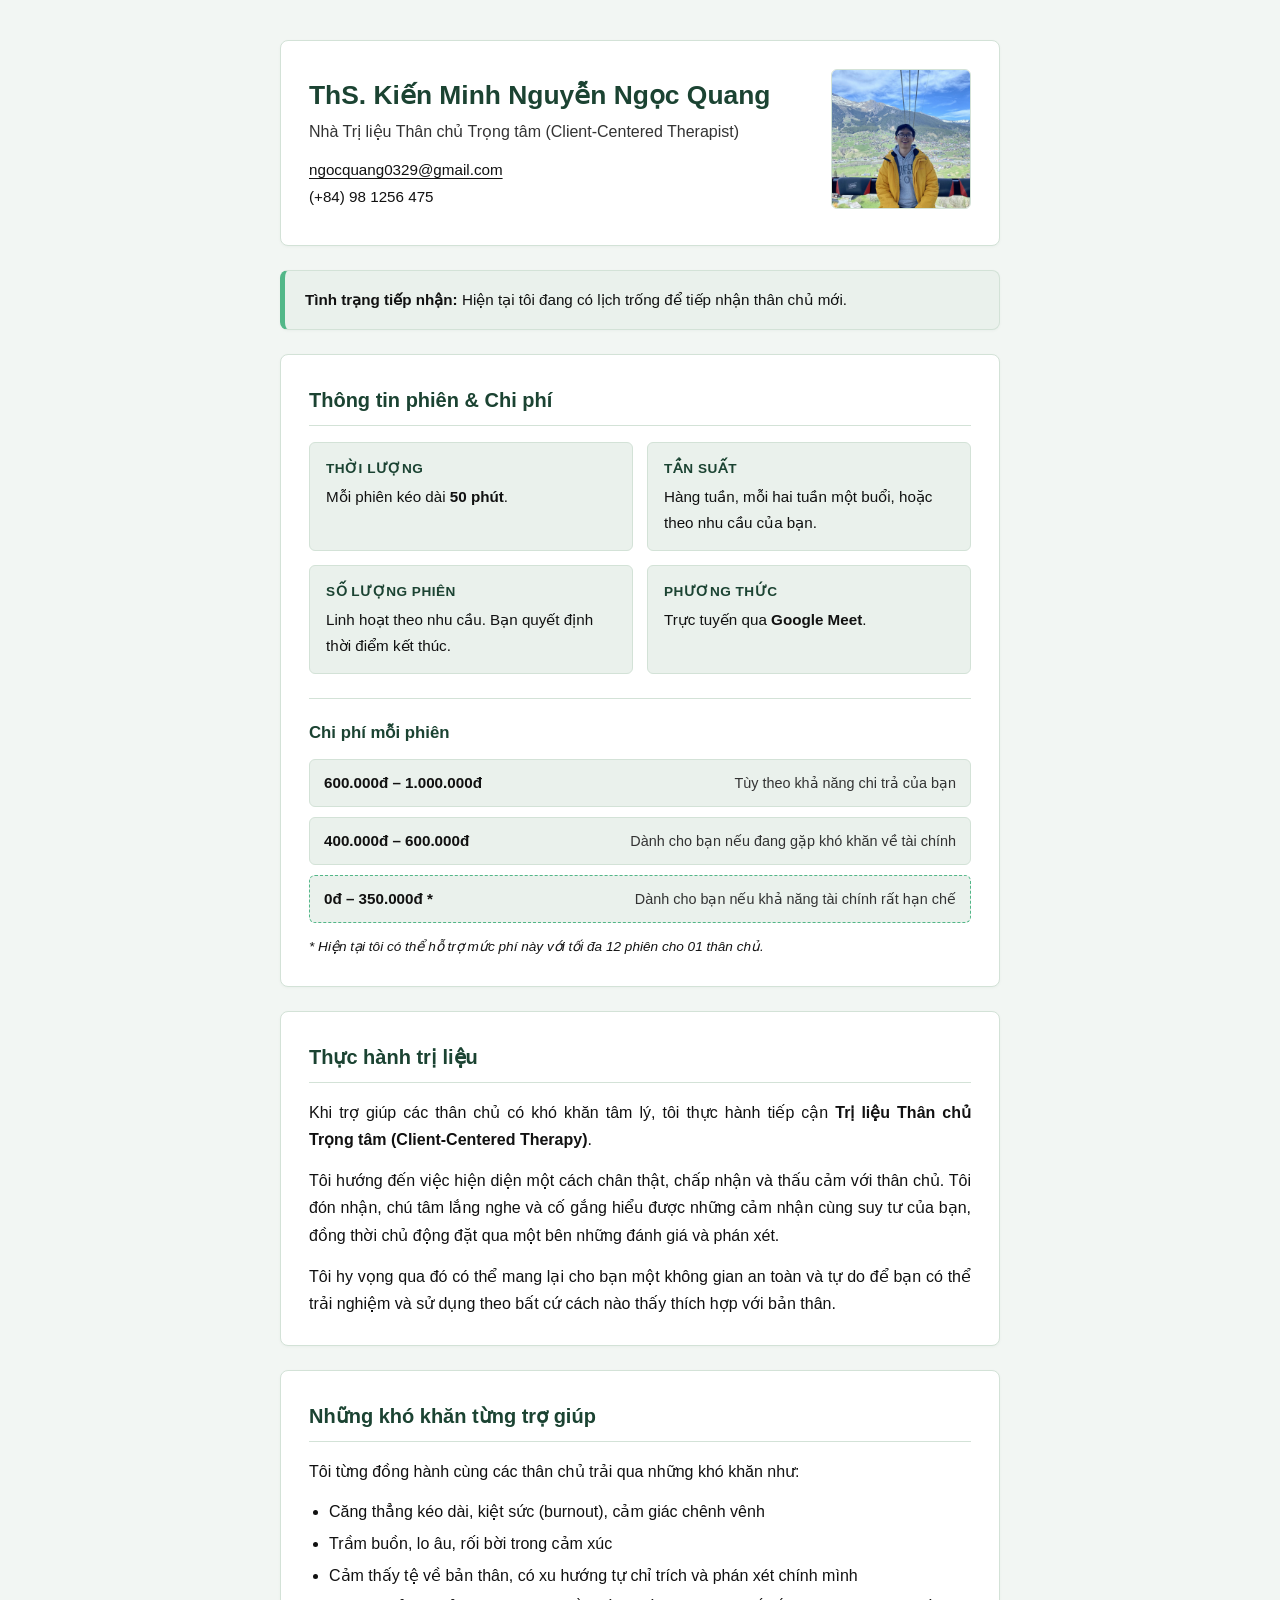
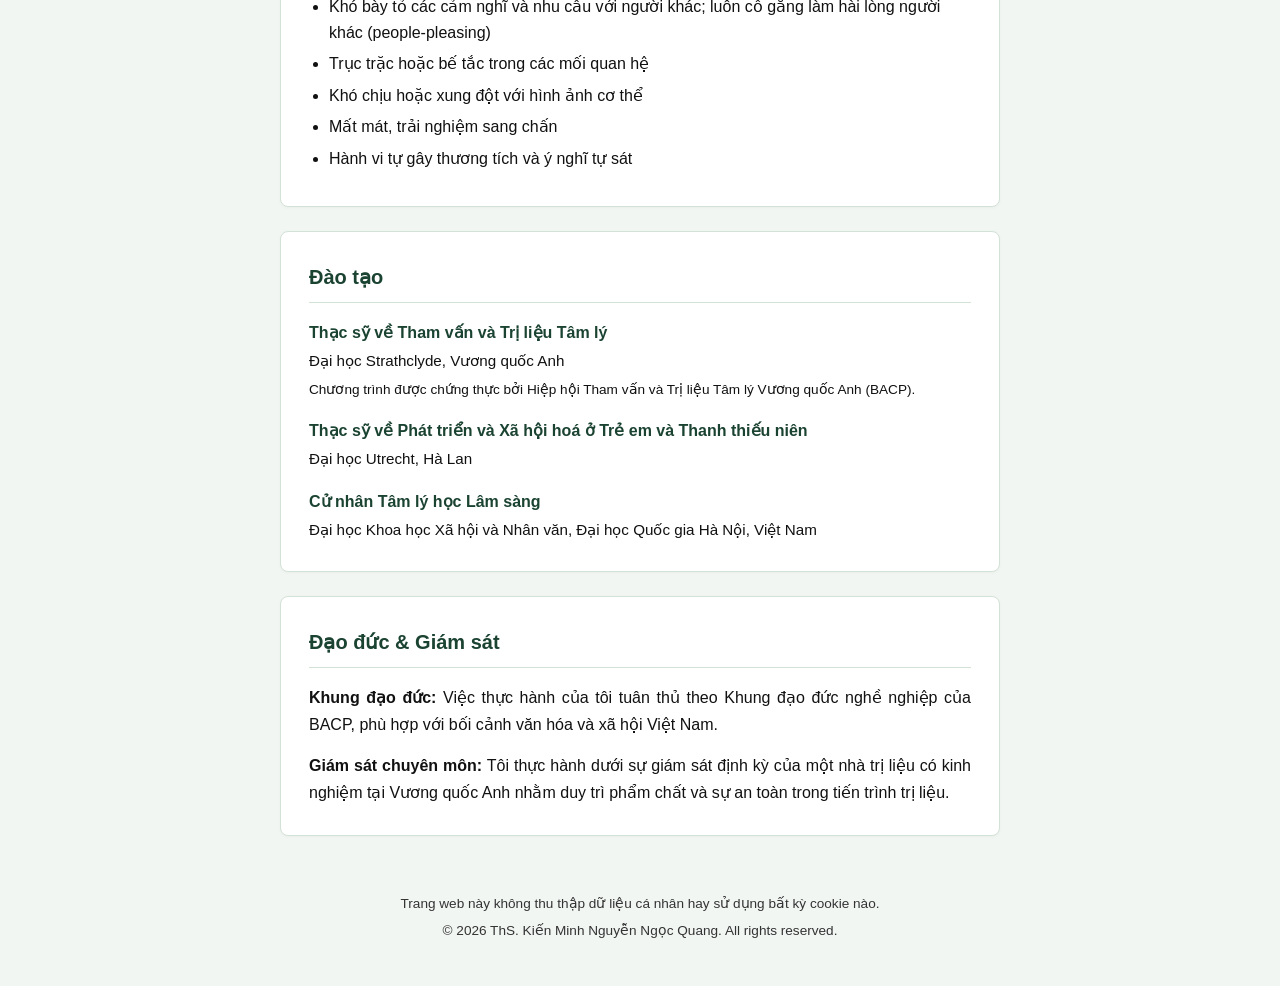
==== commit e3ce5ac5: "Update index.html" ====
--- a/index.html
+++ b/index.html
@@ -56,7 +56,7 @@
             <p><strong>Tình trạng tiếp nhận:</strong> Hiện tại tôi đang có lịch trống để tiếp nhận thân chủ mới.</p>
         </section>
 
-        <!-- Ô 3: Thông tin phiên & Chi phí (gồm 4 ô con bên trong + bảng phí) -->
+        <!-- Ô 3: Thông tin phiên & Chi phí -->
         <section class="card">
             <h2>Thông tin phiên & Chi phí</h2>
             
@@ -127,9 +127,9 @@
         <section class="card">
             <h2>Đào tạo</h2>
             <div class="education-item">
-                <h3>Thạc sỹ về Tham vấn và Trị liệu Tâm lý *</h3>
+                <h3>Thạc sỹ về Tham vấn và Trị liệu Tâm lý</h3>
                 <p class="institution">Đại học Strathclyde, Vương quốc Anh</p>
-                <p class="edu-note"><em>* Chương trình được chứng thực bởi Hiệp hội Tham vấn và Trị liệu Tâm lý Vương quốc Anh (British Association for Counselling and Psychotherapy, BACP).</em></p>
+                <p class="edu-note">Chương trình được chứng thực bởi Hiệp hội Tham vấn và Trị liệu Tâm lý Vương quốc Anh (BACP).</p>
             </div>
             <div class="education-item">
                 <h3>Thạc sỹ về Phát triển và Xã hội hoá ở Trẻ em và Thanh thiếu niên</h3>
@@ -141,7 +141,7 @@
             </div>
         </section>
 
-        <!-- Ô 7: Đạo đức nghề nghiệp & Giám sát -->
+        <!-- Ô 7: Đạo đức & Giám sát -->
         <section class="card">
             <h2>Đạo đức & Giám sát</h2>
             <p><strong>Khung đạo đức:</strong> Việc thực hành của tôi tuân thủ theo Khung đạo đức nghề nghiệp của BACP, phù hợp với bối cảnh văn hóa và xã hội Việt Nam.</p>
--- a/style.css
+++ b/style.css
@@ -1,13 +1,17 @@
 :root {
-    /* Bảng màu sắc xanh theo phong cách Richard Doyle */
-    --primary-teal: #1b5e6b;      /* Màu xanh chủ đạo cho tiêu đề & điểm nhấn */
-    --primary-teal-dark: #12434d; /* Màu xanh đậm cho hover & tên chính */
-    --teal-subtle: #edf4f5;       /* Nền xanh nhạt dịu cho các thẻ thông tin */
-    --teal-border: #cde0e3;       /* Viền xanh pastel nhẹ */
-    --text-main: #2b3338;         /* Màu chữ chính xám đen dịu mắt */
-    --text-muted: #5e6d75;        /* Màu chữ phụ xám khói */
-    --bg-page: #ffffff;           /* Nền trang trắng */
-    --max-width: 740px;
+    /* Màu chữ: đen chuẩn cho nội dung thường, xanh sẫm cho tiêu đề */
+    --text-main: #111111;
+    --text-muted: #333333;
+    --heading-green: #1b4332;       /* Xanh lá rừng trầm trang nhã */
+    --link-color: #111111;
+
+    /* Sắc xanh lá nhạt cho nền và viền */
+    --bg-page: #f2f6f3;             /* Nền toàn trang phảng phất xanh sage nhẹ */
+    --card-bg: #ffffff;             /* Nền thẻ màu trắng ngà rất nhẹ để tương phản */
+    --sub-card-bg: #eaf1ec;         /* Nền các ô con ngả xanh dịu */
+    --border-line: #d3e2d7;         /* Đường viền xanh rêu nhạt */
+    --border-accent: #52b788;       /* Điểm nhấn viền xanh tươi */
+    --max-width: 720px;
 }
 
 * {
@@ -17,12 +21,12 @@
 }
 
 body {
-    font-family: -apple-system, BlinkMacSystemFont, "Segoe UI", "SF Pro Text", Roboto, Helvetica, Arial, sans-serif;
+    font-family: -apple-system, BlinkMacSystemFont, "Segoe UI", Roboto, Helvetica, Arial, sans-serif;
     font-size: 16px;
     line-height: 1.7;
     color: var(--text-main);
     background-color: var(--bg-page);
-    padding: 48px 20px;
+    padding: 40px 16px;
 }
 
 .container {
@@ -30,45 +34,75 @@
     margin: 0 auto;
 }
 
-/* Header profile */
+/* Định dạng từng Ô nội dung lớn (Card) */
+.card {
+    background-color: var(--card-bg);
+    border: 1px solid var(--border-line);
+    border-radius: 8px;
+    padding: 28px;
+    margin-bottom: 24px;
+    box-shadow: 0 1px 3px rgba(27, 67, 50, 0.04);
+}
+
+/* Tiêu đề màu xanh lá sẫm */
+.card h2 {
+    font-size: 1.25rem;
+    font-weight: 600;
+    color: var(--heading-green);
+    margin-bottom: 16px;
+    border-bottom: 1px solid var(--border-line);
+    padding-bottom: 8px;
+}
+
+/* Chữ thường màu đen */
+.card p {
+    margin-bottom: 14px;
+    color: var(--text-main);
+    text-align: justify;
+}
+
+.card p:last-child {
+    margin-bottom: 0;
+}
+
+/* Header Profile Card */
 .profile-header {
     display: flex;
     justify-content: space-between;
-    align-items: flex-start;
-    gap: 32px;
-    margin-bottom: 28px;
-    padding-bottom: 28px;
-    border-bottom: 2px solid var(--teal-border);
+    align-items: center;
+    gap: 24px;
 }
 
 .profile-info h1 {
-    font-size: 1.8rem;
+    font-size: 1.65rem;
     font-weight: 600;
     line-height: 1.3;
-    color: var(--primary-teal-dark);
+    color: var(--heading-green);
     margin-bottom: 6px;
 }
 
 .profile-info .subtitle {
-    font-size: 1.05rem;
-    color: var(--text-muted);
-    margin-bottom: 16px;
+    font-size: 1rem;
+    color: var(--text-muted);
+    margin-bottom: 14px;
 }
 
 .contact-info p {
     font-size: 0.95rem;
-    line-height: 1.6;
+    line-height: 1.5;
+    margin-bottom: 4px;
+    text-align: left;
+    color: var(--text-main);
 }
 
 .contact-info a {
-    color: var(--primary-teal);
-    font-weight: 500;
-    text-decoration: none;
+    color: var(--link-color);
+    text-decoration: underline;
+    text-underline-offset: 3px;
 }
 
 .contact-info a:hover {
-    color: var(--primary-teal-dark);
-    text-decoration: underline;
+    color: var(--heading-green);
 }
 
 .profile-image img {
@@ -76,91 +110,90 @@
     height: 140px;
     object-fit: cover;
     border-radius: 6px;
-    border: 1px solid var(--teal-border);
-}
-
-/* Thông báo trạng thái tiếp nhận */
+    border: 1px solid var(--border-line);
+}
+
+/* Ô thông báo tình trạng */
 .availability-notice {
-    background-color: var(--teal-subtle);
-    border-left: 4px solid var(--primary-teal);
-    color: var(--primary-teal-dark);
-    padding: 14px 18px;
-    margin-bottom: 32px;
-    border-radius: 0 6px 6px 0;
-    font-size: 0.95rem;
-}
-
-/* Lưới thông tin thời lượng, tần suất, hình thức */
+    background-color: var(--sub-card-bg);
+    border-left: 5px solid var(--border-accent);
+    padding: 16px 20px;
+}
+
+.availability-notice p {
+    margin: 0;
+    color: var(--text-main);
+    font-size: 0.95rem;
+}
+
+/* Lưới 4 ô con bên trong */
 .details-grid {
     display: grid;
     grid-template-columns: 1fr 1fr;
-    gap: 16px;
-    margin-bottom: 36px;
-}
-
-.detail-card {
-    background-color: var(--teal-subtle);
-    border: 1px solid var(--teal-border);
+    gap: 14px;
+    margin-bottom: 24px;
+}
+
+.sub-card {
+    background-color: var(--sub-card-bg);
+    border: 1px solid var(--border-line);
     border-radius: 6px;
-    padding: 16px 18px;
-}
-
-.detail-card h3 {
+    padding: 14px 16px;
+}
+
+.sub-card h3 {
     font-size: 0.85rem;
     text-transform: uppercase;
     letter-spacing: 0.5px;
-    color: var(--primary-teal);
-    font-weight: 600;
-    margin-bottom: 6px;
-}
-
-.detail-card p {
-    font-size: 0.95rem;
-    color: var(--text-main);
-}
-
-/* Bảng chi phí (Sliding Scale) */
+    color: var(--heading-green);
+    margin-bottom: 4px;
+}
+
+.sub-card p {
+    font-size: 0.95rem;
+    margin: 0;
+    text-align: left;
+    color: var(--text-main);
+}
+
+/* Khu vực hiển thị bảng phí */
 .fee-section {
-    background-color: #fafcfc;
-    border: 1px solid var(--teal-border);
-    border-radius: 6px;
-    padding: 24px;
-    margin-bottom: 36px;
-}
-
-.fee-section h2 {
-    font-size: 1.25rem;
-    font-weight: 600;
-    color: var(--primary-teal);
-    margin-bottom: 18px;
+    border-top: 1px solid var(--border-line);
+    padding-top: 20px;
+}
+
+.fee-section h3 {
+    font-size: 1.05rem;
+    margin-bottom: 12px;
+    color: var(--heading-green);
 }
 
 .fee-levels {
     display: flex;
     flex-direction: column;
-    gap: 12px;
+    gap: 10px;
 }
 
 .fee-item {
     display: flex;
     justify-content: space-between;
     align-items: baseline;
-    padding: 12px 16px;
-    background-color: #ffffff;
-    border: 1px solid var(--teal-border);
-    border-radius: 4px;
+    padding: 10px 14px;
+    background-color: var(--sub-card-bg);
+    border: 1px solid var(--border-line);
+    border-radius: 6px;
     gap: 16px;
 }
 
 .fee-item.highlight {
-    background-color: var(--teal-subtle);
-    border: 1px dashed var(--primary-teal);
+    border-style: dashed;
+    border-color: var(--border-accent);
 }
 
 .fee-range {
     font-weight: 600;
-    color: var(--primary-teal-dark);
-    font-size: 1rem;
+    color: var(--text-main);
+    font-size: 0.95rem;
     white-space: nowrap;
 }
 
@@ -171,36 +204,17 @@
 }
 
 .footnote {
-    margin-top: 14px;
+    margin-top: 12px;
     font-size: 0.85rem;
     color: var(--text-muted);
-}
-
-/* Khối nội dung bài viết */
-.content-section {
-    margin-bottom: 36px;
-}
-
-.content-section h2 {
-    font-size: 1.25rem;
-    font-weight: 600;
-    margin-bottom: 14px;
-    color: var(--primary-teal);
-    border-bottom: 1px solid var(--teal-border);
-    padding-bottom: 6px;
-}
-
-.content-section p {
-    margin-bottom: 14px;
-    color: #2b3338;
-    text-align: justify;
+    text-align: left !important;
 }
 
 /* Danh sách khó khăn */
 .concerns-list {
     margin-left: 20px;
-    margin-bottom: 16px;
-    color: #2b3338;
+    margin-top: 8px;
+    color: var(--text-main);
 }
 
 .concerns-list li {
@@ -210,53 +224,38 @@
 
 /* Đào tạo */
 .education-item {
-    margin-bottom: 18px;
+    margin-bottom: 16px;
+}
+
+.education-item:last-child {
+    margin-bottom: 0;
 }
 
 .education-item h3 {
     font-size: 1rem;
     font-weight: 600;
-    color: var(--text-main);
+    color: var(--heading-green);
     margin-bottom: 2px;
 }
 
 .education-item .institution {
     font-size: 0.95rem;
-    color: var(--text-muted);
+    color: var(--text-main);
+    margin-bottom: 0;
+    text-align: left;
 }
 
 .edu-note {
     font-size: 0.85rem;
     color: var(--text-muted);
     margin-top: 4px;
-}
-
-/* Khung Đạo đức & Giám sát */
-.standards-box {
-    background-color: var(--teal-subtle);
-    border: 1px solid var(--teal-border);
-    border-radius: 6px;
-    padding: 20px 22px;
-}
-
-.standards-box h2 {
-    border-bottom: none;
-    padding-bottom: 0;
-}
-
-.standards-box p {
     text-align: left;
-}
-
-.standards-box p:last-child {
-    margin-bottom: 0;
 }
 
 /* Chân trang */
 .site-footer {
-    margin-top: 48px;
-    padding-top: 24px;
-    border-top: 1px solid var(--teal-border);
+    margin-top: 36px;
+    padding-top: 20px;
     font-size: 0.85rem;
     color: var(--text-muted);
     text-align: center;
@@ -266,17 +265,25 @@
     margin-bottom: 4px;
 }
 
-/* Tối ưu khi xem trên điện thoại */
+/* Tối ưu màn hình điện thoại */
 @media (max-width: 640px) {
     body {
-        padding: 24px 16px;
+        padding: 20px 12px;
+    }
+
+    .card {
+        padding: 20px 16px;
+        margin-bottom: 16px;
     }
 
     .profile-header {
         flex-direction: column-reverse;
-        align-items: center;
         text-align: center;
-        gap: 20px;
+        gap: 16px;
+    }
+
+    .contact-info p {
+        text-align: center;
     }
 
     .profile-image img {
@@ -298,7 +305,7 @@
         text-align: left;
     }
 
-    .content-section p {
+    .card p {
         text-align: left;
     }
 }
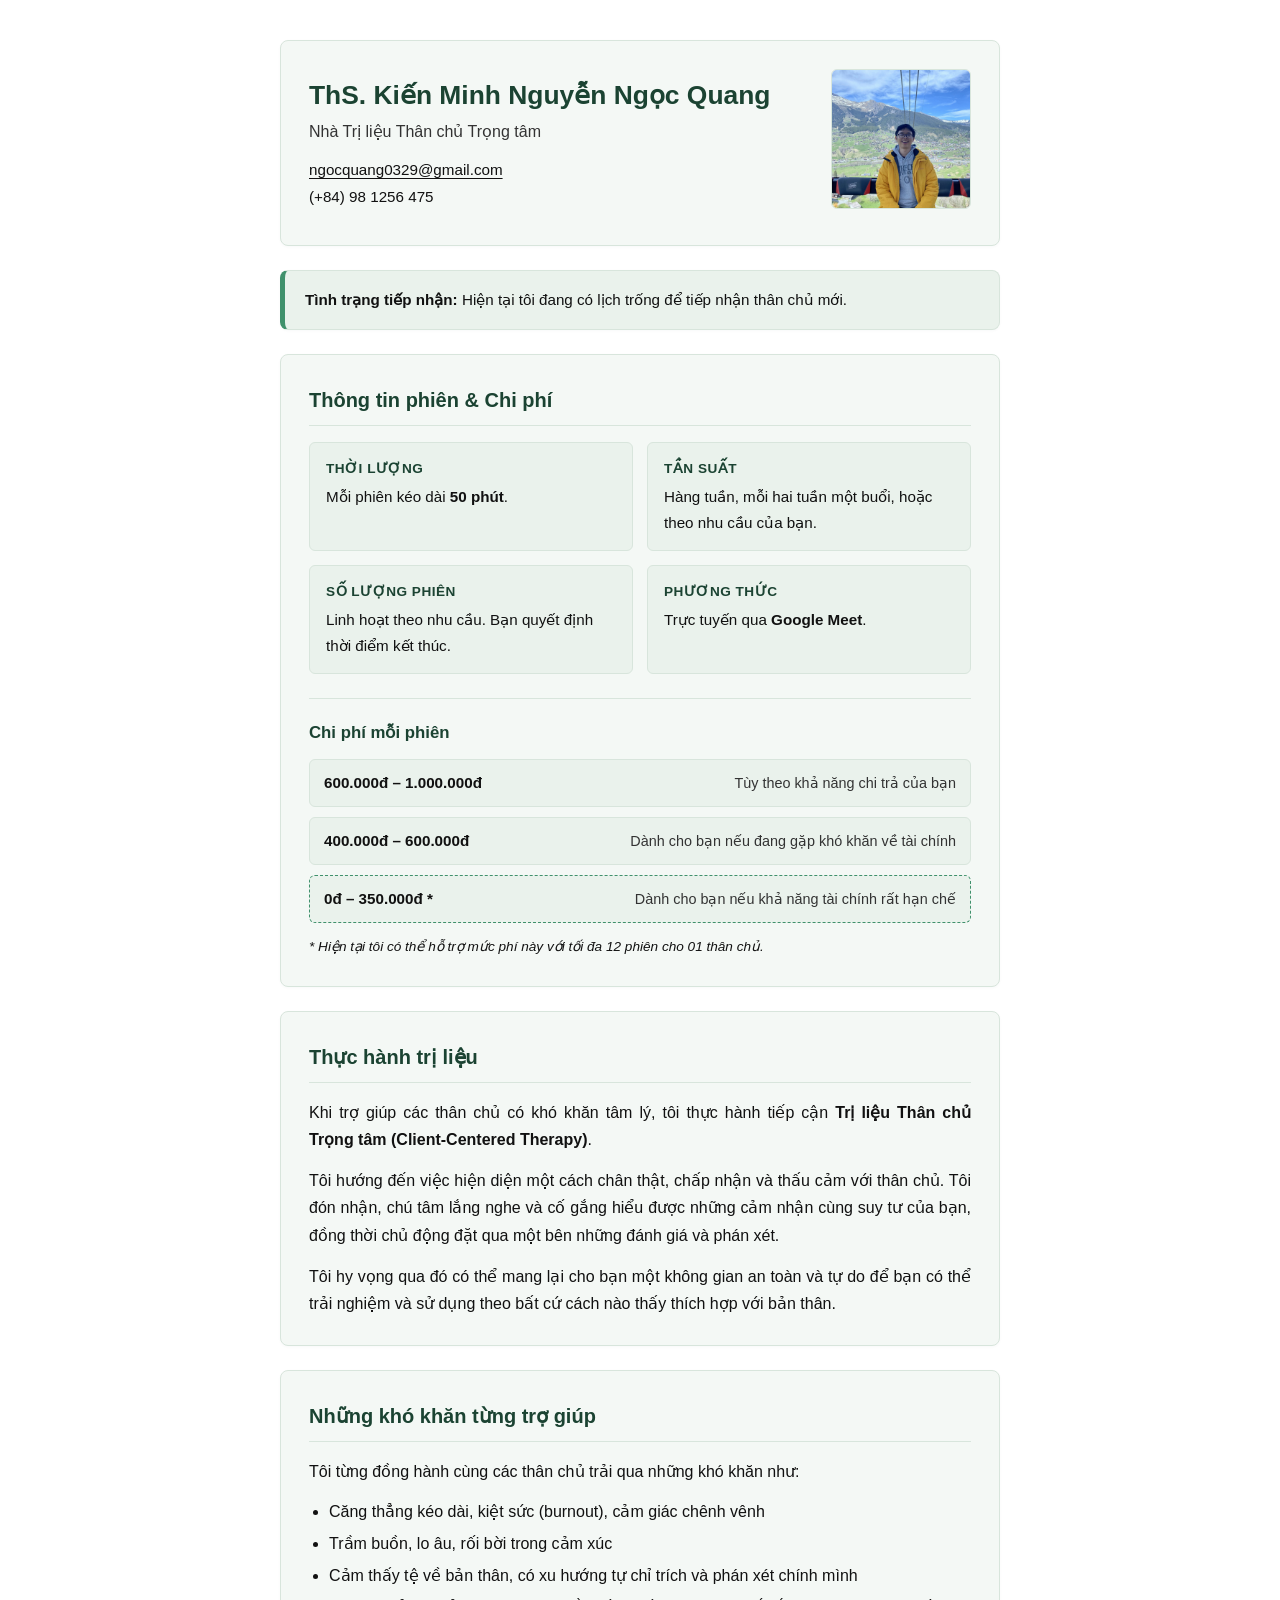
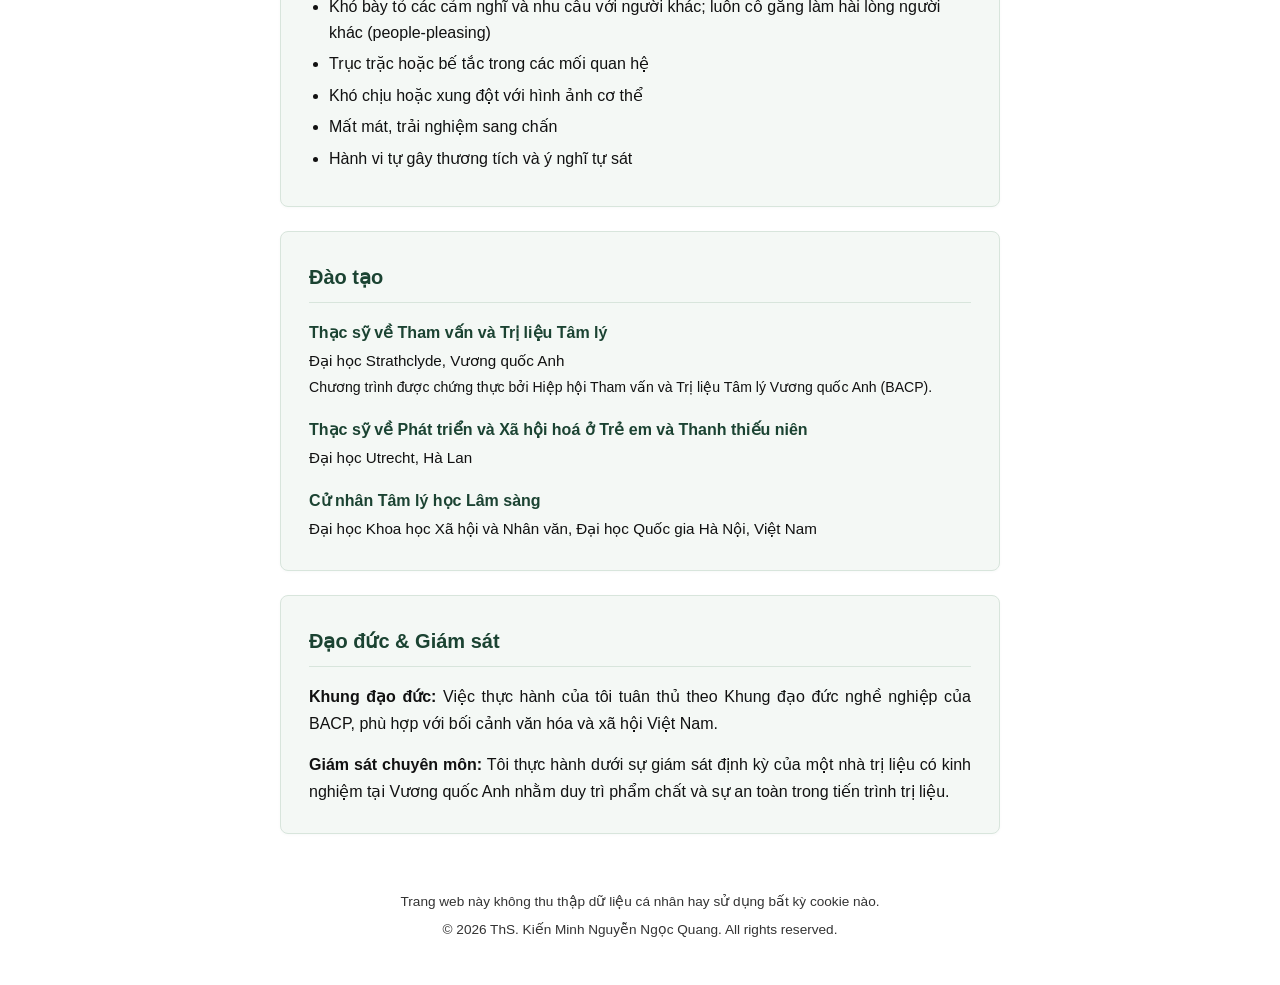
==== commit 31e5fa6f: "Update index.html" ====
--- a/index.html
+++ b/index.html
@@ -4,7 +4,7 @@
     <meta charset="UTF-8">
     <meta name="viewport" content="width=device-width, initial-scale=1.0">
     <title>ThS. Kiến Minh Nguyễn Ngọc Quang | Nhà Trị liệu Thân chủ Trọng tâm</title>
-    <meta name="description" content="Trang thông tin thực hành trị liệu tâm lý Thân chủ Trọng tâm (Client-Centered Therapy) của ThS. Kiến Minh Nguyễn Ngọc Quang.">
+    <meta name="description" content="Trị liệu Thân chủ Trọng tâm bởi ThS. Kiến Minh Nguyễn Ngọc Quang.">
     <link rel="stylesheet" href="style.css">
 
     <!-- Schema.org định danh chuyên gia cho SEO -->
@@ -40,7 +40,7 @@
         <header class="card profile-header">
             <div class="profile-info">
                 <h1>ThS. Kiến Minh Nguyễn Ngọc Quang</h1>
-                <p class="subtitle">Nhà Trị liệu Thân chủ Trọng tâm (Client-Centered Therapist)</p>
+                <p class="subtitle">Nhà Trị liệu Thân chủ Trọng tâm</p>
                 <div class="contact-info">
                     <p><a href="mailto:ngocquang0329@gmail.com">ngocquang0329@gmail.com</a></p>
                     <p>(+84) 98 1256 475</p>
--- a/style.css
+++ b/style.css
@@ -1,16 +1,16 @@
 :root {
-    /* Màu chữ: đen chuẩn cho nội dung thường, xanh sẫm cho tiêu đề */
+    /* Màu chữ: Đen chuẩn cho nội dung thường, xanh đậm cho tiêu đề */
     --text-main: #111111;
     --text-muted: #333333;
-    --heading-green: #1b4332;       /* Xanh lá rừng trầm trang nhã */
+    --heading-green: #1b4332;       /* Xanh đậm sang trọng */
     --link-color: #111111;
 
-    /* Sắc xanh lá nhạt cho nền và viền */
-    --bg-page: #f2f6f3;             /* Nền toàn trang phảng phất xanh sage nhẹ */
-    --card-bg: #ffffff;             /* Nền thẻ màu trắng ngà rất nhẹ để tương phản */
-    --sub-card-bg: #eaf1ec;         /* Nền các ô con ngả xanh dịu */
-    --border-line: #d3e2d7;         /* Đường viền xanh rêu nhạt */
-    --border-accent: #52b788;       /* Điểm nhấn viền xanh tươi */
+    /* Màu nền: Nền toàn trang trắng, nền ô mang sắc xanh nhẹ */
+    --bg-page: #ffffff;             /* Nền trang màu trắng */
+    --card-bg: #f4f8f5;             /* Nền các ô lớn xanh lá rất nhạt */
+    --sub-card-bg: #eaf2ec;         /* Nền các ô con ngả xanh đậm hơn một chút */
+    --border-line: #d8e5dc;         /* Đường viền xanh xám thanh mảnh */
+    --border-accent: #40916c;       /* Điểm nhấn viền */
     --max-width: 720px;
 }
 
@@ -41,10 +41,10 @@
     border-radius: 8px;
     padding: 28px;
     margin-bottom: 24px;
-    box-shadow: 0 1px 3px rgba(27, 67, 50, 0.04);
-}
-
-/* Tiêu đề màu xanh lá sẫm */
+    box-shadow: 0 1px 3px rgba(27, 67, 50, 0.03);
+}
+
+/* Tiêu đề xanh đậm */
 .card h2 {
     font-size: 1.25rem;
     font-weight: 600;
@@ -241,14 +241,14 @@
 .education-item .institution {
     font-size: 0.95rem;
     color: var(--text-main);
-    margin-bottom: 0;
+    margin-bottom: 2px;
     text-align: left;
 }
 
 .edu-note {
-    font-size: 0.85rem;
-    color: var(--text-muted);
-    margin-top: 4px;
+    font-size: 0.88rem;
+    color: #4a5568;
+    margin-top: 2px;
     text-align: left;
 }
 
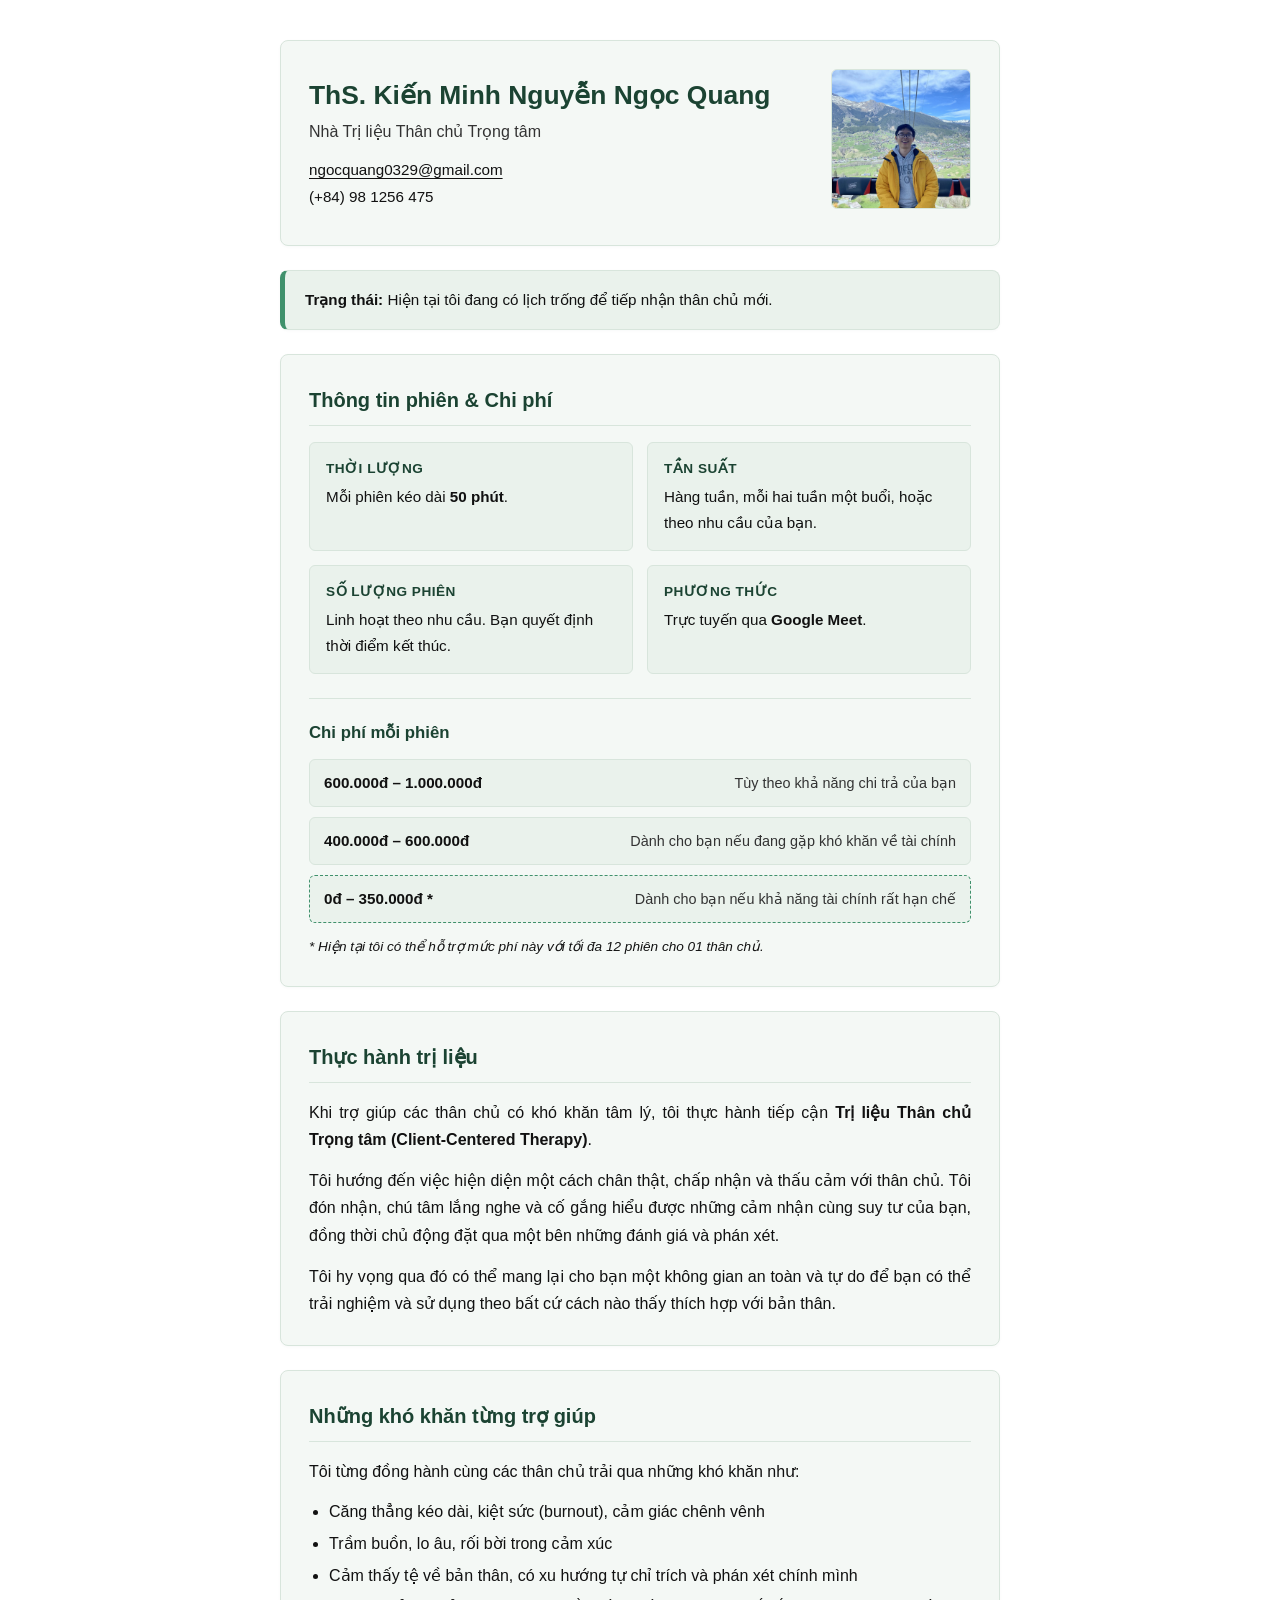
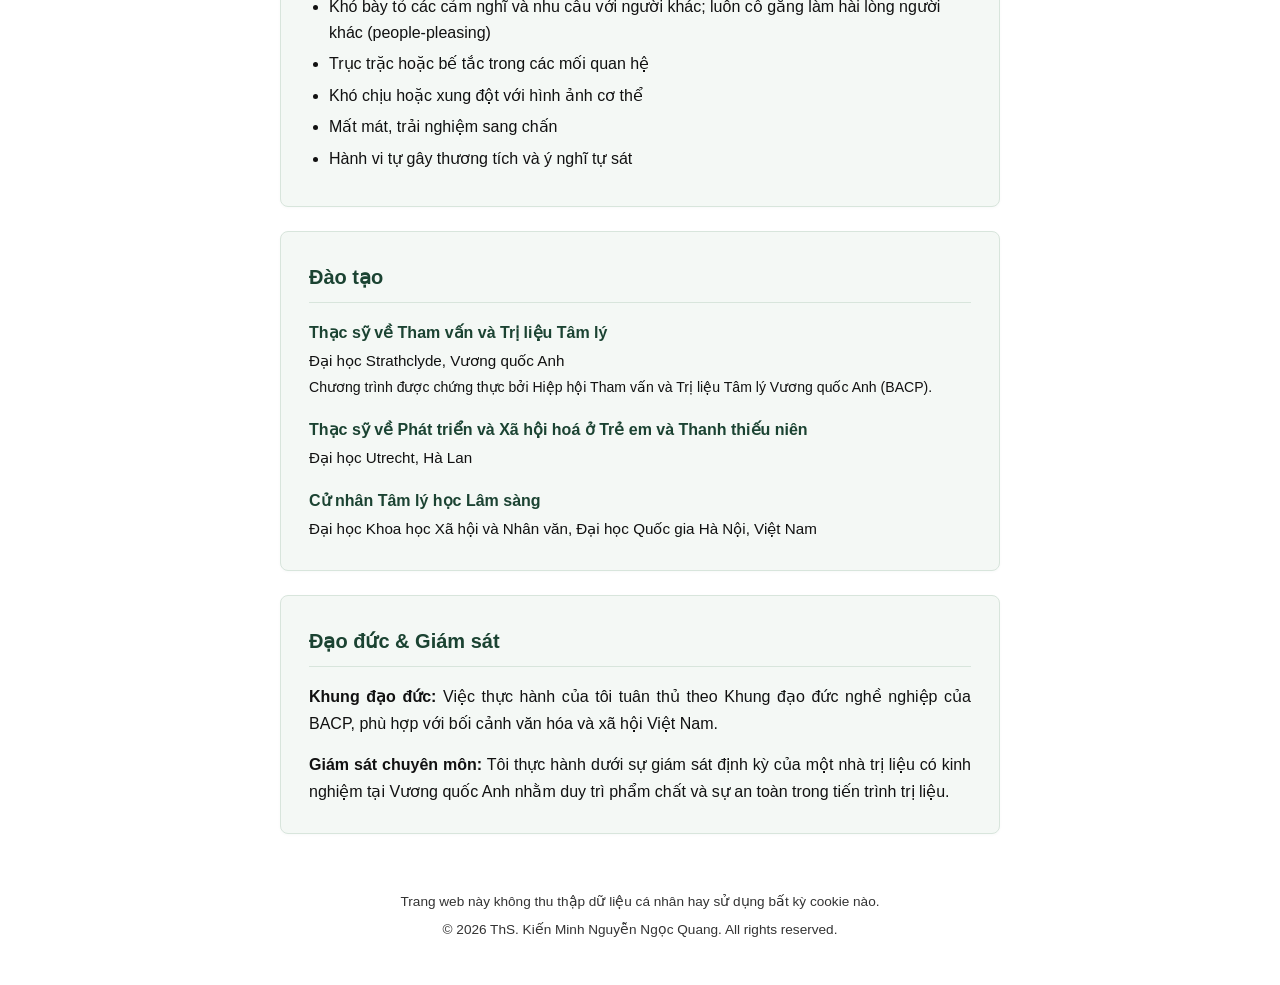
==== commit 0768e5a7: "Update index.html" ====
--- a/index.html
+++ b/index.html
@@ -53,7 +53,7 @@
 
         <!-- Ô 2: Trạng thái tiếp nhận -->
         <section class="card availability-notice">
-            <p><strong>Tình trạng tiếp nhận:</strong> Hiện tại tôi đang có lịch trống để tiếp nhận thân chủ mới.</p>
+            <p><strong>Trạng thái:</strong> Hiện tại tôi đang có lịch trống để tiếp nhận thân chủ mới.</p>
         </section>
 
         <!-- Ô 3: Thông tin phiên & Chi phí -->
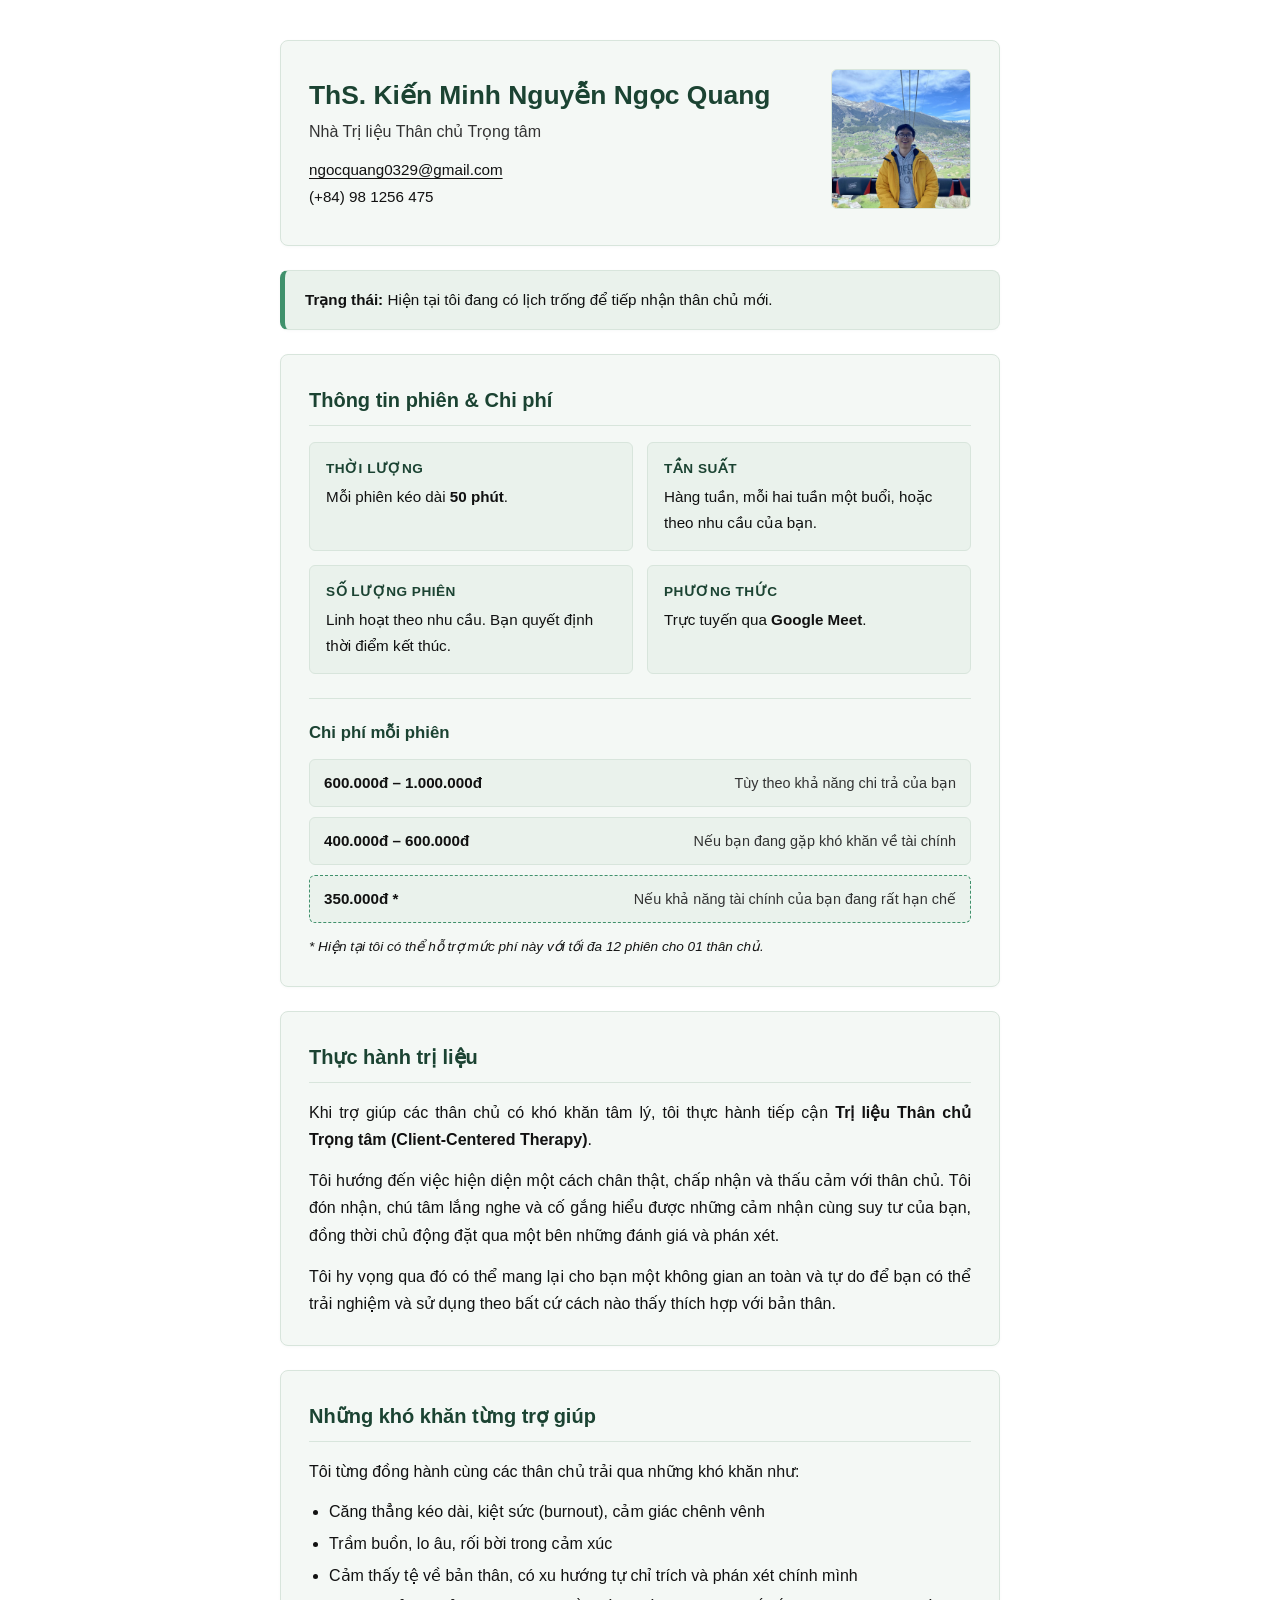
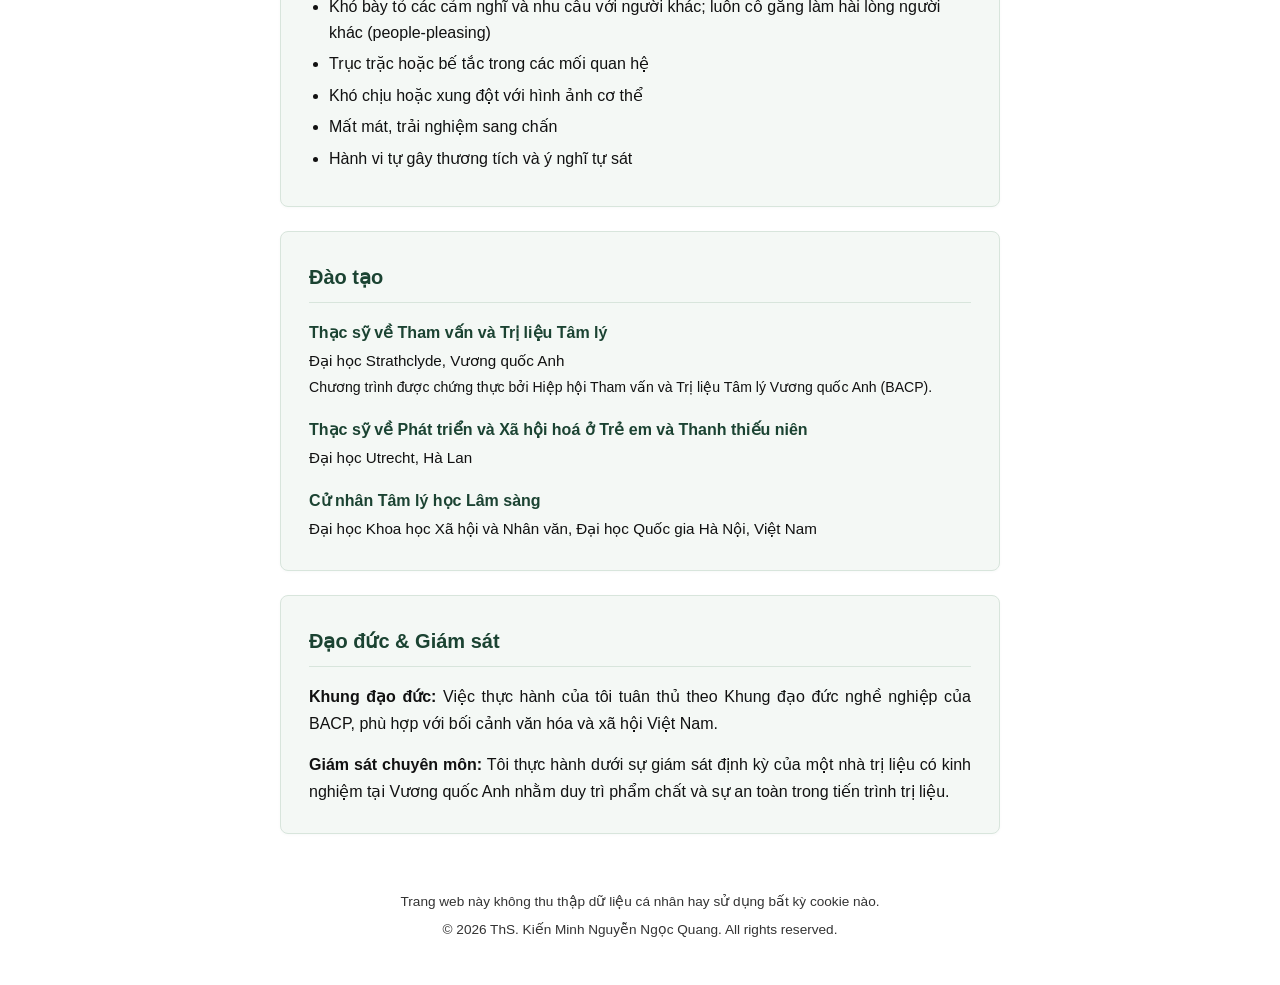
==== commit ee9a7122: "Update index.html" ====
--- a/index.html
+++ b/index.html
@@ -88,11 +88,11 @@
                     </div>
                     <div class="fee-item">
                         <span class="fee-range">400.000đ – 600.000đ</span>
-                        <span class="fee-desc">Dành cho bạn nếu đang gặp khó khăn về tài chính</span>
+                        <span class="fee-desc">Nếu bạn đang gặp khó khăn về tài chính</span>
                     </div>
                     <div class="fee-item highlight">
-                        <span class="fee-range">0đ – 350.000đ *</span>
-                        <span class="fee-desc">Dành cho bạn nếu khả năng tài chính rất hạn chế</span>
+                        <span class="fee-range">350.000đ *</span>
+                        <span class="fee-desc">Nếu khả năng tài chính của bạn đang rất hạn chế</span>
                     </div>
                 </div>
                 <p class="footnote"><em>* Hiện tại tôi có thể hỗ trợ mức phí này với tối đa 12 phiên cho 01 thân chủ.</em></p>
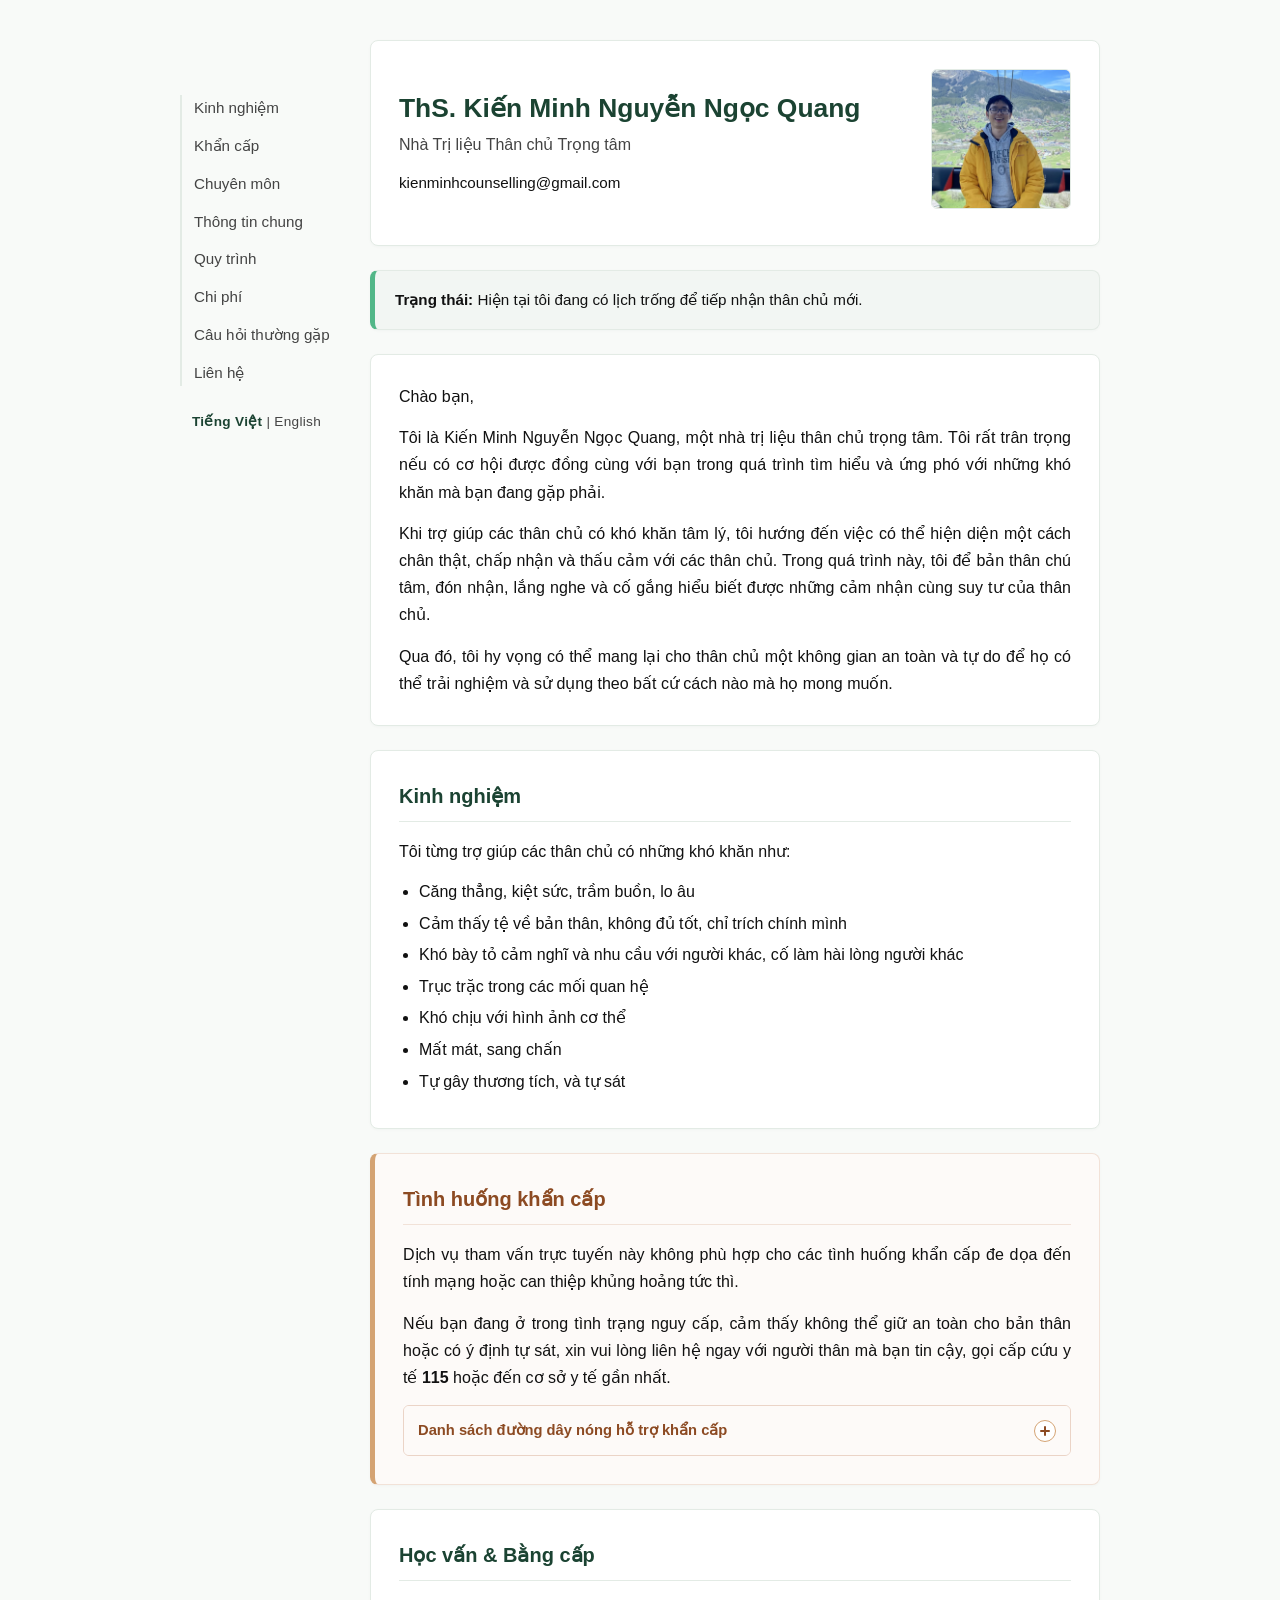
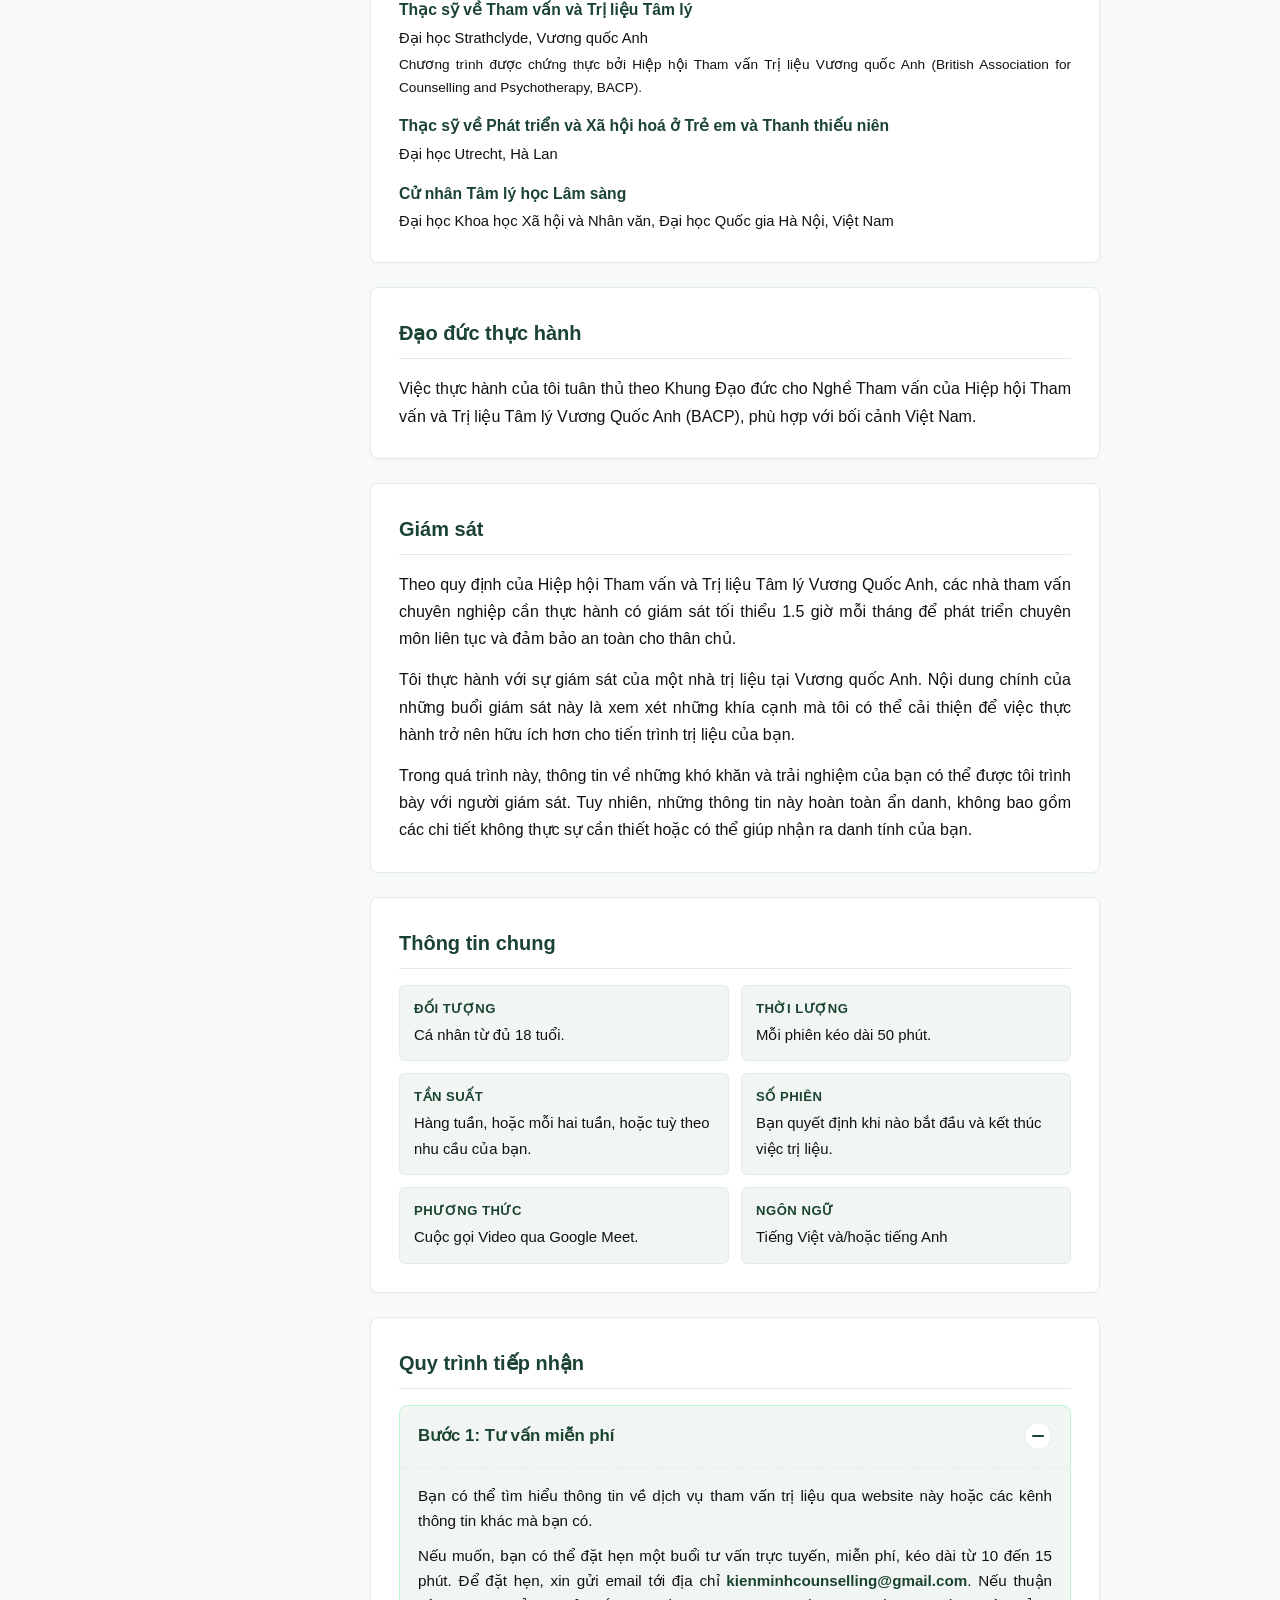
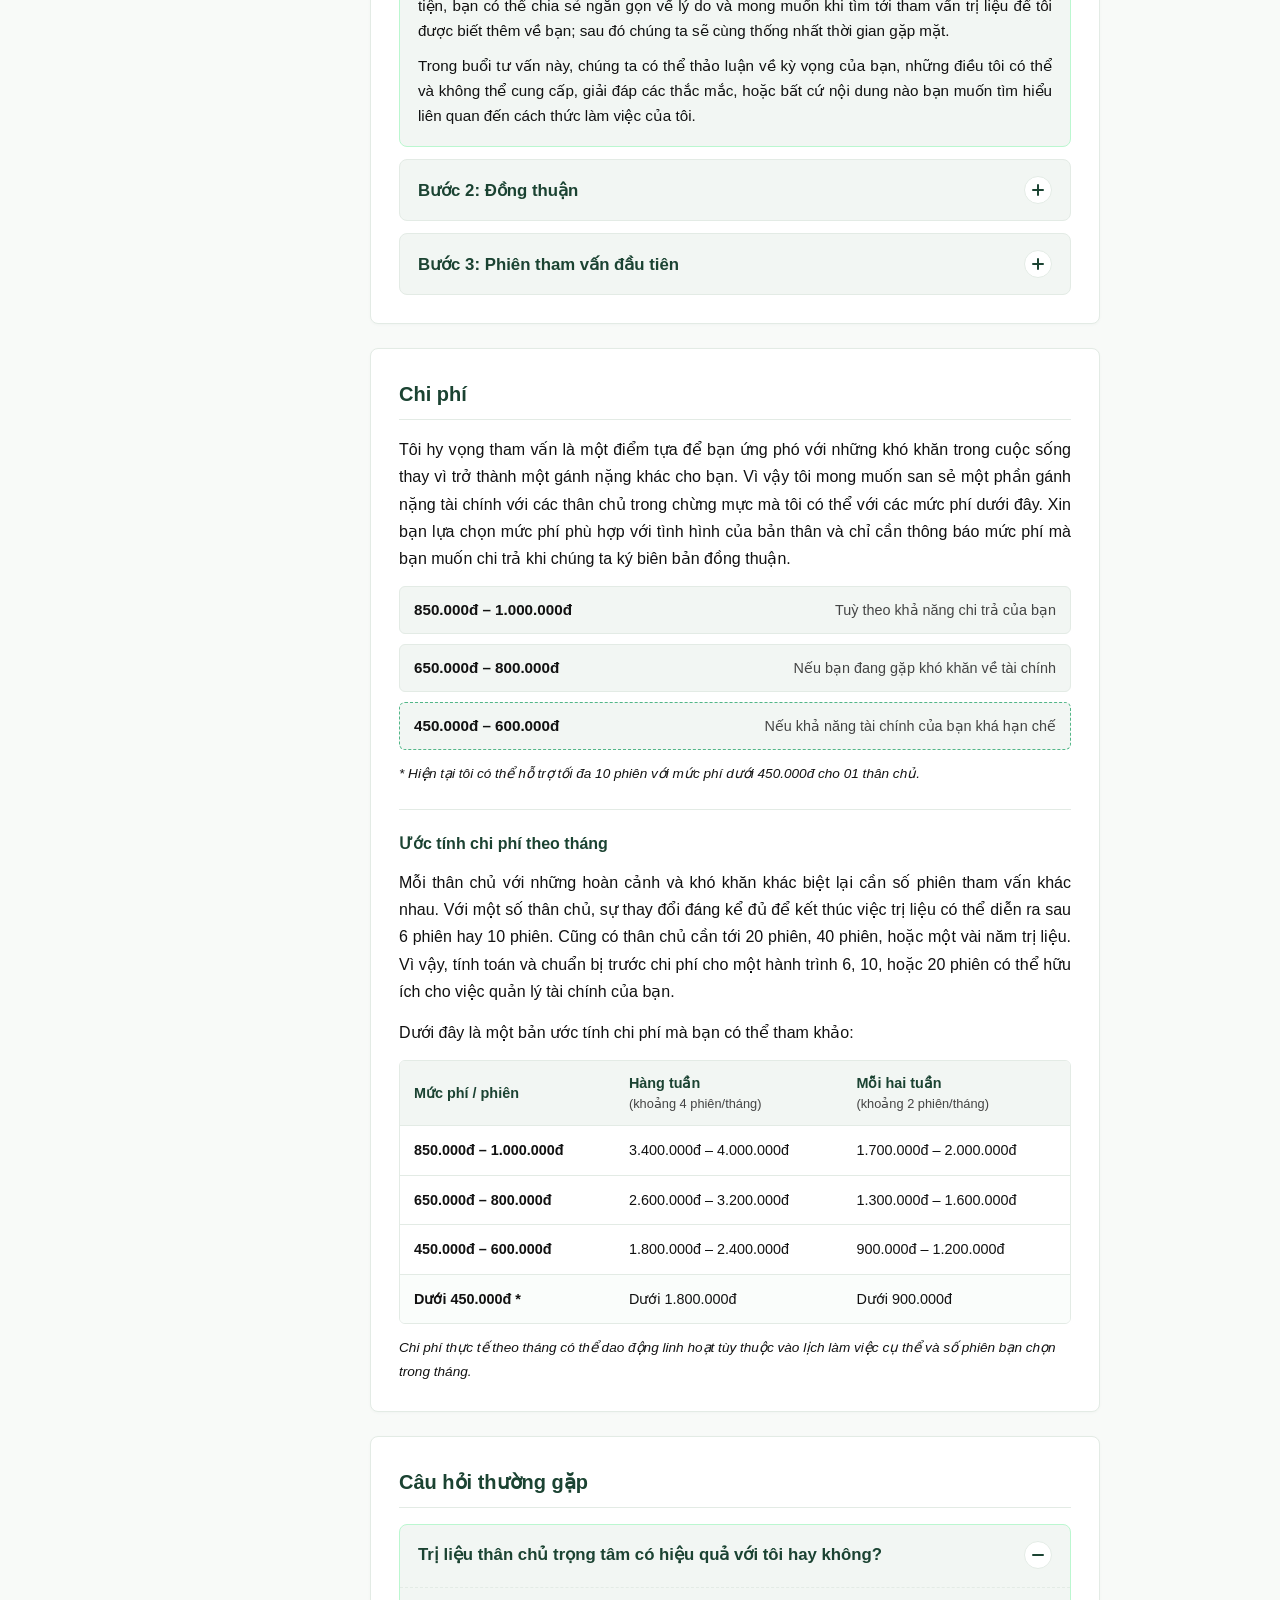
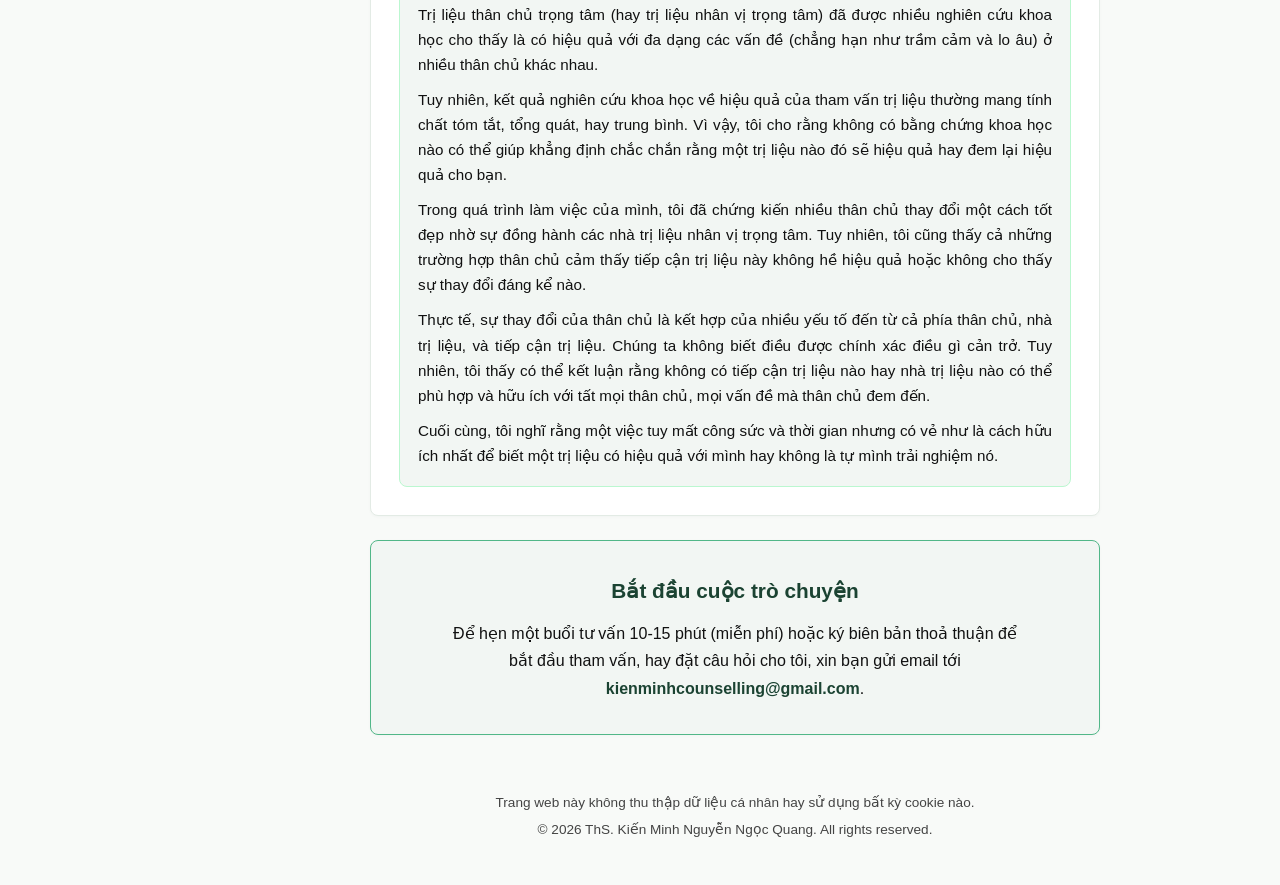
==== commit 7275f73b: "Add files via upload" ====
--- a/index.html
+++ b/index.html
@@ -4,155 +4,375 @@
     <meta charset="UTF-8">
     <meta name="viewport" content="width=device-width, initial-scale=1.0">
     <title>ThS. Kiến Minh Nguyễn Ngọc Quang | Nhà Trị liệu Thân chủ Trọng tâm</title>
-    <meta name="description" content="Trị liệu Thân chủ Trọng tâm bởi ThS. Kiến Minh Nguyễn Ngọc Quang.">
+    <meta name="description" content="Dịch vụ tham vấn và trị liệu tâm lý Thân chủ Trọng tâm của ThS. Kiến Minh Nguyễn Ngọc Quang.">
     <link rel="stylesheet" href="style.css">
-
-    <!-- Schema.org định danh chuyên gia cho SEO -->
-    <script type="application/ld+json">
-    {
-      "@context": "https://schema.org",
-      "@type": "Person",
-      "name": "Kiến Minh Nguyễn Ngọc Quang",
-      "honorificPrefix": "ThS.",
-      "jobTitle": "Nhà Trị liệu Thân chủ Trọng tâm",
-      "email": "mailto:ngocquang0329@gmail.com",
-      "telephone": "+84-98-1256-475",
-      "alumniOf": [
-        {
-          "@type": "CollegeOrUniversity",
-          "name": "University of Strathclyde"
-        },
-        {
-          "@type": "CollegeOrUniversity",
-          "name": "Utrecht University"
-        },
-        {
-          "@type": "CollegeOrUniversity",
-          "name": "VNU University of Social Sciences and Humanities"
-        }
-      ]
-    }
-    </script>
 </head>
 <body>
-    <main class="container">
-        <!-- Ô 1: Header Profile -->
-        <header class="card profile-header">
-            <div class="profile-info">
-                <h1>ThS. Kiến Minh Nguyễn Ngọc Quang</h1>
-                <p class="subtitle">Nhà Trị liệu Thân chủ Trọng tâm</p>
-                <div class="contact-info">
-                    <p><a href="mailto:ngocquang0329@gmail.com">ngocquang0329@gmail.com</a></p>
-                    <p>(+84) 98 1256 475</p>
-                </div>
+    <div class="layout-wrapper">
+        <!-- Sidebar Menu bên trái -->
+        <aside class="sidebar-nav">
+            <nav class="nav-container">
+                <ul class="nav-links">
+                    <li><a href="#kinh-nghiem">Kinh nghiệm</a></li>
+                    <li><a href="#khan-cap">Khẩn cấp</a></li>
+                    <li><a href="#chuyen-mon">Chuyên môn</a></li>
+                    <li><a href="#thong-tin">Thông tin chung</a></li>
+                    <li><a href="#quy-trinh">Quy trình</a></li>
+                    <li><a href="#chi-phi">Chi phí</a></li>
+                    <li><a href="#faq">Câu hỏi thường gặp</a></li>
+                    <li><a href="#lien-he">Liên hệ</a></li>
+                </ul>
+            </nav>
+
+            <!-- Nút chuyển đổi ngôn ngữ nằm dưới menu -->
+            <div class="lang-switch">
+                <span class="lang-active">Tiếng Việt</span> | <a href="en.html" class="lang-link">English</a>
             </div>
-            <div class="profile-image">
-                <img src="portrait.jpg" alt="Chân dung ThS. Kiến Minh Nguyễn Ngọc Quang">
-            </div>
-        </header>
-
-        <!-- Ô 2: Trạng thái tiếp nhận -->
-        <section class="card availability-notice">
-            <p><strong>Trạng thái:</strong> Hiện tại tôi đang có lịch trống để tiếp nhận thân chủ mới.</p>
-        </section>
-
-        <!-- Ô 3: Thông tin phiên & Chi phí -->
-        <section class="card">
-            <h2>Thông tin phiên & Chi phí</h2>
-            
-            <div class="details-grid">
-                <div class="sub-card">
-                    <h3>Thời lượng</h3>
-                    <p>Mỗi phiên kéo dài <strong>50 phút</strong>.</p>
-                </div>
-                <div class="sub-card">
-                    <h3>Tần suất</h3>
-                    <p>Hàng tuần, mỗi hai tuần một buổi, hoặc theo nhu cầu của bạn.</p>
-                </div>
-                <div class="sub-card">
-                    <h3>Số lượng phiên</h3>
-                    <p>Linh hoạt theo nhu cầu. Bạn quyết định thời điểm kết thúc.</p>
-                </div>
-                <div class="sub-card">
-                    <h3>Phương thức</h3>
-                    <p>Trực tuyến qua <strong>Google Meet</strong>.</p>
-                </div>
-            </div>
-
-            <div class="fee-section">
-                <h3>Chi phí mỗi phiên</h3>
+        </aside>
+
+        <!-- Khối nội dung chính bên phải -->
+        <main class="content-main">
+            <!-- Header Profile -->
+            <section id="profile" class="card profile-header">
+                <div class="profile-info">
+                    <h1>ThS. Kiến Minh Nguyễn Ngọc Quang</h1>
+                    <p class="subtitle">Nhà Trị liệu Thân chủ Trọng tâm</p>
+                    <div class="contact-info">
+                        <p class="header-email">kienminhcounselling@gmail.com</p>
+                    </div>
+                </div>
+                <div class="profile-image">
+                    <!-- Bấm vào để kích hoạt ảnh phóng to trực tiếp trên web -->
+                    <button type="button" class="image-trigger-btn" onclick="openLightbox()" aria-label="Xem ảnh chân dung kích thước lớn">
+                        <img src="portrait.jpg" alt="Chân dung ThS. Kiến Minh Nguyễn Ngọc Quang">
+                    </button>
+                </div>
+            </section>
+
+            <!-- Trạng thái -->
+            <section class="card availability-notice">
+                <p><strong>Trạng thái:</strong> Hiện tại tôi đang có lịch trống để tiếp nhận thân chủ mới.</p>
+            </section>
+
+            <!-- Lời giới thiệu -->
+            <section class="card">
+                <p>Chào bạn,</p>
+                <p>Tôi là Kiến Minh Nguyễn Ngọc Quang, một nhà trị liệu thân chủ trọng tâm. Tôi rất trân trọng nếu có cơ hội được đồng cùng với bạn trong quá trình tìm hiểu và ứng phó với những khó khăn mà bạn đang gặp phải.</p>
+                <p>Khi trợ giúp các thân chủ có khó khăn tâm lý, tôi hướng đến việc có thể hiện diện một cách chân thật, chấp nhận và thấu cảm với các thân chủ. Trong quá trình này, tôi để bản thân chú tâm, đón nhận, lắng nghe và cố gắng hiểu biết được những cảm nhận cùng suy tư của thân chủ.</p>
+                <p>Qua đó, tôi hy vọng có thể mang lại cho thân chủ một không gian an toàn và tự do để họ có thể trải nghiệm và sử dụng theo bất cứ cách nào mà họ mong muốn.</p>
+            </section>
+
+            <!-- Kinh nghiệm -->
+            <section id="kinh-nghiem" class="card">
+                <h2>Kinh nghiệm</h2>
+                <p>Tôi từng trợ giúp các thân chủ có những khó khăn như:</p>
+                <ul class="concerns-list">
+                    <li>Căng thẳng, kiệt sức, trầm buồn, lo âu</li>
+                    <li>Cảm thấy tệ về bản thân, không đủ tốt, chỉ trích chính mình</li>
+                    <li>Khó bày tỏ cảm nghĩ và nhu cầu với người khác, cố làm hài lòng người khác</li>
+                    <li>Trục trặc trong các mối quan hệ</li>
+                    <li>Khó chịu với hình ảnh cơ thể</li>
+                    <li>Mất mát, sang chấn</li>
+                    <li>Tự gây thương tích, và tự sát</li>
+                </ul>
+            </section>
+
+            <!-- Tình huống khẩn cấp -->
+            <section id="khan-cap" class="card emergency-notice">
+                <h2>Tình huống khẩn cấp</h2>
+                <p>Dịch vụ tham vấn trực tuyến này không phù hợp cho các tình huống khẩn cấp đe dọa đến tính mạng hoặc can thiệp khủng hoảng tức thì.</p>
+                <p>Nếu bạn đang ở trong tình trạng nguy cấp, cảm thấy không thể giữ an toàn cho bản thân hoặc có ý định tự sát, xin vui lòng liên hệ ngay với người thân mà bạn tin cậy, gọi cấp cứu y tế <strong>115</strong> hoặc đến cơ sở y tế gần nhất.</p>
+
+                <details class="emergency-details">
+                    <summary class="emergency-summary">
+                        <span>Danh sách đường dây nóng hỗ trợ khẩn cấp</span>
+                        <span class="emergency-toggle-btn" aria-hidden="true"></span>
+                    </summary>
+                    <div class="emergency-subcard-grid">
+                        <div class="emergency-sub-card">
+                            <span class="emergency-name">Đường dây nóng Ngày Mai</span>
+                            <p class="sub-card-note">Khủng hoảng tâm lý, trầm cảm hoặc có suy nghĩ tiêu cực; hỗ trợ theo khung giờ cố định.</p>
+                            <span class="emergency-phone">096 306 1414</span>
+                        </div>
+
+                        <div class="emergency-sub-card">
+                            <span class="emergency-name">Cấp cứu Trầm cảm (TP.HCM)</span>
+                            <p class="sub-card-note">Liên thông Cấp cứu 115 & BV Tâm thần TP.HCM, túc trực 24/7 cho các tình huống có nguy cơ tự hại.</p>
+                            <span class="emergency-phone">1900 1267</span>
+                        </div>
+
+                        <div class="emergency-sub-card">
+                            <span class="emergency-name">Tổng đài Quốc gia BV Trẻ em</span>
+                            <p class="sub-card-note">Miễn phí cước 24/7; tiếp nhận thông tin, tham vấn tâm lý cho trẻ em, thanh thiếu niên và phụ huynh.</p>
+                            <span class="emergency-phone">111</span>
+                        </div>
+
+                        <div class="emergency-sub-card">
+                            <span class="emergency-name">Ngôi nhà Bình yên</span>
+                            <p class="sub-card-note">Hỗ trợ phụ nữ, trẻ em bị bạo lực gia đình, xâm hại, sang chấn tâm lý; trực 24/7 và có tạm lánh.</p>
+                            <span class="emergency-phone">1900 969 680</span>
+                        </div>
+
+                        <div class="emergency-sub-card">
+                            <span class="emergency-name">CSAGA</span>
+                            <p class="sub-card-note">Tham vấn tâm lý và khủng hoảng cho phụ nữ chịu bạo lực trên cơ sở giới, cộng đồng LGBTQ+.</p>
+                            <span class="emergency-phone">024 3333 5599 hoặc 1900 599 930</span>
+                        </div>
+
+                        <div class="emergency-sub-card">
+                            <span class="emergency-name">Viện Sức khỏe Tâm thần (Bạch Mai)</span>
+                            <p class="sub-card-note">Tiếp nhận khám và can thiệp sức khỏe tâm thần chuyên sâu tại Hà Nội.</p>
+                            <span class="emergency-phone">024 3576 5344 hoặc 0984 104 115</span>
+                        </div>
+
+                        <div class="emergency-sub-card">
+                            <span class="emergency-name">Bệnh viện Tâm thần Hà Nội</span>
+                            <p class="sub-card-note">Đường dây nóng hỗ trợ và tiếp nhận can thiệp tâm thần tại Hà Nội.</p>
+                            <span class="emergency-phone">0967 301 616</span>
+                        </div>
+
+                        <div class="emergency-sub-card">
+                            <span class="emergency-name">Cấp cứu y tế khẩn cấp</span>
+                            <p class="sub-card-note">Tổng đài y tế cấp cứu toàn quốc.</p>
+                            <span class="emergency-phone">115</span>
+                        </div>
+                    </div>
+                </details>
+            </section>
+
+            <!-- Cụm chuyên môn -->
+            <section id="chuyen-mon" class="card">
+                <h2>Học vấn & Bằng cấp</h2>
+                <div class="education-item">
+                    <h3>Thạc sỹ về Tham vấn và Trị liệu Tâm lý</h3>
+                    <p class="institution">Đại học Strathclyde, Vương quốc Anh</p>
+                    <p class="edu-note">Chương trình được chứng thực bởi Hiệp hội Tham vấn Trị liệu Vương quốc Anh (British Association for Counselling and Psychotherapy, BACP).</p>
+                </div>
+                <div class="education-item">
+                    <h3>Thạc sỹ về Phát triển và Xã hội hoá ở Trẻ em và Thanh thiếu niên</h3>
+                    <p class="institution">Đại học Utrecht, Hà Lan</p>
+                </div>
+                <div class="education-item">
+                    <h3>Cử nhân Tâm lý học Lâm sàng</h3>
+                    <p class="institution">Đại học Khoa học Xã hội và Nhân văn, Đại học Quốc gia Hà Nội, Việt Nam</p>
+                </div>
+            </section>
+
+            <section id="dao-duc" class="card">
+                <h2>Đạo đức thực hành</h2>
+                <p>Việc thực hành của tôi tuân thủ theo Khung Đạo đức cho Nghề Tham vấn của Hiệp hội Tham vấn và Trị liệu Tâm lý Vương Quốc Anh (BACP), phù hợp với bối cảnh Việt Nam.</p>
+            </section>
+
+            <section id="giam-sat" class="card">
+                <h2>Giám sát</h2>
+                <p>Theo quy định của Hiệp hội Tham vấn và Trị liệu Tâm lý Vương Quốc Anh, các nhà tham vấn chuyên nghiệp cần thực hành có giám sát tối thiểu 1.5 giờ mỗi tháng để phát triển chuyên môn liên tục và đảm bảo an toàn cho thân chủ.</p>
+                <p>Tôi thực hành với sự giám sát của một nhà trị liệu tại Vương quốc Anh. Nội dung chính của những buổi giám sát này là xem xét những khía cạnh mà tôi có thể cải thiện để việc thực hành trở nên hữu ích hơn cho tiến trình trị liệu của bạn.</p>
+                <p>Trong quá trình này, thông tin về những khó khăn và trải nghiệm của bạn có thể được tôi trình bày với người giám sát. Tuy nhiên, những thông tin này hoàn toàn ẩn danh, không bao gồm các chi tiết không thực sự cần thiết hoặc có thể giúp nhận ra danh tính của bạn.</p>
+            </section>
+
+            <!-- Thông tin chung -->
+            <section id="thong-tin" class="card">
+                <h2>Thông tin chung</h2>
+                <div class="details-grid">
+                    <div class="sub-card">
+                        <h3>Đối tượng</h3>
+                        <p>Cá nhân từ đủ 18 tuổi.</p>
+                    </div>
+                    <div class="sub-card">
+                        <h3>Thời lượng</h3>
+                        <p>Mỗi phiên kéo dài 50 phút.</p>
+                    </div>
+                    <div class="sub-card">
+                        <h3>Tần suất</h3>
+                        <p>Hàng tuần, hoặc mỗi hai tuần, hoặc tuỳ theo nhu cầu của bạn.</p>
+                    </div>
+                    <div class="sub-card">
+                        <h3>Số phiên</h3>
+                        <p>Bạn quyết định khi nào bắt đầu và kết thúc việc trị liệu.</p>
+                    </div>
+                    <div class="sub-card">
+                        <h3>Phương thức</h3>
+                        <p>Cuộc gọi Video qua Google Meet.</p>
+                    </div>
+                    <div class="sub-card">
+                        <h3>Ngôn ngữ</h3>
+                        <p>Tiếng Việt và/hoặc tiếng Anh</p>
+                    </div>
+                </div>
+            </section>
+
+            <!-- Quy trình tiếp nhận -->
+            <section id="quy-trinh" class="card">
+                <h2>Quy trình tiếp nhận</h2>
+                <div class="process-steps">
+                    <!-- Bước 1 -->
+                    <details class="step-item" open>
+                        <summary class="step-summary">
+                            <h3>Bước 1: Tư vấn miễn phí</h3>
+                            <span class="step-toggle-btn" aria-hidden="true"></span>
+                        </summary>
+                        <div class="step-body">
+                            <p>Bạn có thể tìm hiểu thông tin về dịch vụ tham vấn trị liệu qua website này hoặc các kênh thông tin khác mà bạn có.</p>
+                            <p>Nếu muốn, bạn có thể đặt hẹn một buổi tư vấn trực tuyến, miễn phí, kéo dài từ 10 đến 15 phút. Để đặt hẹn, xin gửi email tới địa chỉ <span class="plain-email">kienminhcounselling@gmail.com</span>. Nếu thuận tiện, bạn có thể chia sẻ ngắn gọn về lý do và mong muốn khi tìm tới tham vấn trị liệu để tôi được biết thêm về bạn; sau đó chúng ta sẽ cùng thống nhất thời gian gặp mặt.</p>
+                            <p>Trong buổi tư vấn này, chúng ta có thể thảo luận về kỳ vọng của bạn, những điều tôi có thể và không thể cung cấp, giải đáp các thắc mắc, hoặc bất cứ nội dung nào bạn muốn tìm hiểu liên quan đến cách thức làm việc của tôi.</p>
+                        </div>
+                    </details>
+
+                    <!-- Bước 2 -->
+                    <details class="step-item">
+                        <summary class="step-summary">
+                            <h3>Bước 2: Đồng thuận</h3>
+                            <span class="step-toggle-btn" aria-hidden="true"></span>
+                        </summary>
+                        <div class="step-body">
+                            <p>Nếu sau buổi tư vấn bạn cảm thấy tôi chưa phù hợp để đồng hành, tiến trình sẽ kết thúc tại đây. Bạn không cần phải giải thích lý do nếu không muốn. Quyết định này hoàn toàn không ảnh hưởng tới bất kỳ mối quan hệ nào giữa chúng ta trong tương lai, bao gồm cả mối quan hệ trị liệu nếu bạn quay lại.</p>
+                            <p>Nếu bạn muốn tôi đồng hành, hoặc muốn trải nghiệm thêm trước khi quyết định điều đó, chúng ta sẽ cùng ký văn bản đồng thuận cung cấp dịch vụ. Ngay cả khi đã ký, bạn luôn giữ toàn quyền dừng sử dụng dịch vụ bất kỳ lúc nào mà không có nghĩa vụ phải giải thích hay đền bù. Mục đích chính của việc ký đồng thuận tại thời điểm này là nhằm xác lập rõ ràng các cam kết của tôi trong việc bảo vệ quyền lợi và bảo mật thông tin của bạn.</p>
+                        </div>
+                    </details>
+
+                    <!-- Bước 3 -->
+                    <details class="step-item">
+                        <summary class="step-summary">
+                            <h3>Bước 3: Phiên tham vấn đầu tiên</h3>
+                            <span class="step-toggle-btn" aria-hidden="true"></span>
+                        </summary>
+                        <div class="step-body">
+                            <p>Để đặt hẹn phiên đầu tiên, xin bạn gửi email tới địa chỉ <span class="plain-email">kienminhcounselling@gmail.com</span>. Sau khi thời gian được thống nhất, bạn vui lòng chuyển khoản phí tham vấn trong vòng 24 giờ để hoàn tất việc đặt hẹn. Khi đó, tôi sẽ gửi bạn liên kết Google Meet qua email.</p>
+                            <p>Trong phiên tham vấn đầu tiên này cũng như những phiên tham vấn về sau, bạn có thể sử dụng không gian và thời gian theo bất cứ cách nào mà bạn mong muốn.</p>
+                        </div>
+                    </details>
+                </div>
+            </section>
+
+            <!-- Chi phí -->
+            <section id="chi-phi" class="card">
+                <h2>Chi phí</h2>
+                <p>Tôi hy vọng tham vấn là một điểm tựa để bạn ứng phó với những khó khăn trong cuộc sống thay vì trở thành một gánh nặng khác cho bạn. Vì vậy tôi mong muốn san sẻ một phần gánh nặng tài chính với các thân chủ trong chừng mực mà tôi có thể với các mức phí dưới đây. Xin bạn lựa chọn mức phí phù hợp với tình hình của bản thân và chỉ cần thông báo mức phí mà bạn muốn chi trả khi chúng ta ký biên bản đồng thuận.</p>
+
                 <div class="fee-levels">
                     <div class="fee-item">
-                        <span class="fee-range">600.000đ – 1.000.000đ</span>
-                        <span class="fee-desc">Tùy theo khả năng chi trả của bạn</span>
+                        <span class="fee-range">850.000đ – 1.000.000đ</span>
+                        <span class="fee-desc">Tuỳ theo khả năng chi trả của bạn</span>
                     </div>
                     <div class="fee-item">
-                        <span class="fee-range">400.000đ – 600.000đ</span>
+                        <span class="fee-range">650.000đ – 800.000đ</span>
                         <span class="fee-desc">Nếu bạn đang gặp khó khăn về tài chính</span>
                     </div>
                     <div class="fee-item highlight">
-                        <span class="fee-range">350.000đ *</span>
-                        <span class="fee-desc">Nếu khả năng tài chính của bạn đang rất hạn chế</span>
-                    </div>
-                </div>
-                <p class="footnote"><em>* Hiện tại tôi có thể hỗ trợ mức phí này với tối đa 12 phiên cho 01 thân chủ.</em></p>
-            </div>
-        </section>
-
-        <!-- Ô 4: Thực hành trị liệu -->
-        <section class="card">
-            <h2>Thực hành trị liệu</h2>
-            <p>Khi trợ giúp các thân chủ có khó khăn tâm lý, tôi thực hành tiếp cận <strong>Trị liệu Thân chủ Trọng tâm (Client-Centered Therapy)</strong>.</p>
-            <p>Tôi hướng đến việc hiện diện một cách chân thật, chấp nhận và thấu cảm với thân chủ. Tôi đón nhận, chú tâm lắng nghe và cố gắng hiểu được những cảm nhận cùng suy tư của bạn, đồng thời chủ động đặt qua một bên những đánh giá và phán xét.</p>
-            <p>Tôi hy vọng qua đó có thể mang lại cho bạn một không gian an toàn và tự do để bạn có thể trải nghiệm và sử dụng theo bất cứ cách nào thấy thích hợp với bản thân.</p>
-        </section>
-
-        <!-- Ô 5: Những khó khăn từng trợ giúp -->
-        <section class="card">
-            <h2>Những khó khăn từng trợ giúp</h2>
-            <p>Tôi từng đồng hành cùng các thân chủ trải qua những khó khăn như:</p>
-            <ul class="concerns-list">
-                <li>Căng thẳng kéo dài, kiệt sức (burnout), cảm giác chênh vênh</li>
-                <li>Trầm buồn, lo âu, rối bời trong cảm xúc</li>
-                <li>Cảm thấy tệ về bản thân, có xu hướng tự chỉ trích và phán xét chính mình</li>
-                <li>Khó bày tỏ các cảm nghĩ và nhu cầu với người khác; luôn cố gắng làm hài lòng người khác (people-pleasing)</li>
-                <li>Trục trặc hoặc bế tắc trong các mối quan hệ</li>
-                <li>Khó chịu hoặc xung đột với hình ảnh cơ thể</li>
-                <li>Mất mát, trải nghiệm sang chấn</li>
-                <li>Hành vi tự gây thương tích và ý nghĩ tự sát</li>
-            </ul>
-        </section>
-
-        <!-- Ô 6: Đào tạo chuyên môn -->
-        <section class="card">
-            <h2>Đào tạo</h2>
-            <div class="education-item">
-                <h3>Thạc sỹ về Tham vấn và Trị liệu Tâm lý</h3>
-                <p class="institution">Đại học Strathclyde, Vương quốc Anh</p>
-                <p class="edu-note">Chương trình được chứng thực bởi Hiệp hội Tham vấn và Trị liệu Tâm lý Vương quốc Anh (BACP).</p>
-            </div>
-            <div class="education-item">
-                <h3>Thạc sỹ về Phát triển và Xã hội hoá ở Trẻ em và Thanh thiếu niên</h3>
-                <p class="institution">Đại học Utrecht, Hà Lan</p>
-            </div>
-            <div class="education-item">
-                <h3>Cử nhân Tâm lý học Lâm sàng</h3>
-                <p class="institution">Đại học Khoa học Xã hội và Nhân văn, Đại học Quốc gia Hà Nội, Việt Nam</p>
-            </div>
-        </section>
-
-        <!-- Ô 7: Đạo đức & Giám sát -->
-        <section class="card">
-            <h2>Đạo đức & Giám sát</h2>
-            <p><strong>Khung đạo đức:</strong> Việc thực hành của tôi tuân thủ theo Khung đạo đức nghề nghiệp của BACP, phù hợp với bối cảnh văn hóa và xã hội Việt Nam.</p>
-            <p><strong>Giám sát chuyên môn:</strong> Tôi thực hành dưới sự giám sát định kỳ của một nhà trị liệu có kinh nghiệm tại Vương quốc Anh nhằm duy trì phẩm chất và sự an toàn trong tiến trình trị liệu.</p>
-        </section>
-
-        <!-- Chân trang -->
-        <footer class="site-footer">
-            <p>Trang web này không thu thập dữ liệu cá nhân hay sử dụng bất kỳ cookie nào.</p>
-            <p>&copy; 2026 ThS. Kiến Minh Nguyễn Ngọc Quang. All rights reserved.</p>
-        </footer>
-    </main>
+                        <span class="fee-range">450.000đ – 600.000đ</span>
+                        <span class="fee-desc">Nếu khả năng tài chính của bạn khá hạn chế</span>
+                    </div>
+                </div>
+                <p class="footnote"><em>* Hiện tại tôi có thể hỗ trợ tối đa 10 phiên với mức phí dưới 450.000đ cho 01 thân chủ.</em></p>
+
+                <div class="monthly-estimate">
+                    <h3>Ước tính chi phí theo tháng</h3>
+                    <p>Mỗi thân chủ với những hoàn cảnh và khó khăn khác biệt lại cần số phiên tham vấn khác nhau. Với một số thân chủ, sự thay đổi đáng kể đủ để kết thúc việc trị liệu có thể diễn ra sau 6 phiên hay 10 phiên. Cũng có thân chủ cần tới 20 phiên, 40 phiên, hoặc một vài năm trị liệu. Vì vậy, tính toán và chuẩn bị trước chi phí cho một hành trình 6, 10, hoặc 20 phiên có thể hữu ích cho việc quản lý tài chính của bạn.</p>
+                    <p>Dưới đây là một bản ước tính chi phí mà bạn có thể tham khảo:</p>
+
+                    <div class="table-wrapper">
+                        <table class="fee-table">
+                            <thead>
+                                <tr>
+                                    <th>Mức phí / phiên</th>
+                                    <th>Hàng tuần<br><small>(khoảng 4 phiên/tháng)</small></th>
+                                    <th>Mỗi hai tuần<br><small>(khoảng 2 phiên/tháng)</small></th>
+                                </tr>
+                            </thead>
+                            <tbody>
+                                <tr>
+                                    <td><strong>850.000đ – 1.000.000đ</strong></td>
+                                    <td>3.400.000đ – 4.000.000đ</td>
+                                    <td>1.700.000đ – 2.000.000đ</td>
+                                </tr>
+                                <tr>
+                                    <td><strong>650.000đ – 800.000đ</strong></td>
+                                    <td>2.600.000đ – 3.200.000đ</td>
+                                    <td>1.300.000đ – 1.600.000đ</td>
+                                </tr>
+                                <tr>
+                                    <td><strong>450.000đ – 600.000đ</strong></td>
+                                    <td>1.800.000đ – 2.400.000đ</td>
+                                    <td>900.000đ – 1.200.000đ</td>
+                                </tr>
+                                <tr class="highlight-row">
+                                    <td><strong>Dưới 450.000đ *</strong></td>
+                                    <td>Dưới 1.800.000đ</td>
+                                    <td>Dưới 900.000đ</td>
+                                </tr>
+                            </tbody>
+                        </table>
+                    </div>
+                    <p class="footnote"><em>Chi phí thực tế theo tháng có thể dao động linh hoạt tùy thuộc vào lịch làm việc cụ thể và số phiên bạn chọn trong tháng.</em></p>
+                </div>
+            </section>
+
+            <!-- Câu hỏi thường gặp -->
+            <section id="faq" class="card">
+                <h2>Câu hỏi thường gặp</h2>
+                <div class="faq-list">
+                    <details class="faq-item" open>
+                        <summary class="faq-summary">
+                            <h3>Trị liệu thân chủ trọng tâm có hiệu quả với tôi hay không?</h3>
+                            <span class="step-toggle-btn" aria-hidden="true"></span>
+                        </summary>
+                        <div class="faq-body">
+                            <p>Trị liệu thân chủ trọng tâm (hay trị liệu nhân vị trọng tâm) đã được nhiều nghiên cứu khoa học cho thấy là có hiệu quả với đa dạng các vấn đề (chẳng hạn như trầm cảm và lo âu) ở nhiều thân chủ khác nhau.</p>
+                            <p>Tuy nhiên, kết quả nghiên cứu khoa học về hiệu quả của tham vấn trị liệu thường mang tính chất tóm tắt, tổng quát, hay trung bình. Vì vậy, tôi cho rằng không có bằng chứng khoa học nào có thể giúp khẳng định chắc chắn rằng một trị liệu nào đó sẽ hiệu quả hay đem lại hiệu quả cho bạn.</p>
+                            <p>Trong quá trình làm việc của mình, tôi đã chứng kiến nhiều thân chủ thay đổi một cách tốt đẹp nhờ sự đồng hành các nhà trị liệu nhân vị trọng tâm. Tuy nhiên, tôi cũng thấy cả những trường hợp thân chủ cảm thấy tiếp cận trị liệu này không hề hiệu quả hoặc không cho thấy sự thay đổi đáng kể nào.</p>
+                            <p>Thực tế, sự thay đổi của thân chủ là kết hợp của nhiều yếu tố đến từ cả phía thân chủ, nhà trị liệu, và tiếp cận trị liệu. Chúng ta không biết điều được chính xác điều gì cản trở. Tuy nhiên, tôi thấy có thể kết luận rằng không có tiếp cận trị liệu nào hay nhà trị liệu nào có thể phù hợp và hữu ích với tất mọi thân chủ, mọi vấn đề mà thân chủ đem đến.</p>
+                            <p>Cuối cùng, tôi nghĩ rằng một việc tuy mất công sức và thời gian nhưng có vẻ như là cách hữu ích nhất để biết một trị liệu có hiệu quả với mình hay không là tự mình trải nghiệm nó.</p>
+                        </div>
+                    </details>
+                </div>
+            </section>
+
+            <!-- Bắt đầu cuộc trò chuyện -->
+            <section id="lien-he" class="card cta-card">
+                <h2>Bắt đầu cuộc trò chuyện</h2>
+                <p>Để hẹn một buổi tư vấn 10-15 phút (miễn phí) hoặc ký biên bản thoả thuận để bắt đầu tham vấn, hay đặt câu hỏi cho tôi, xin bạn gửi email tới <span class="plain-email">kienminhcounselling@gmail.com</span>.</p>
+            </section>
+
+            <!-- Chân trang -->
+            <footer class="site-footer">
+                <p>Trang web này không thu thập dữ liệu cá nhân hay sử dụng bất kỳ cookie nào.</p>
+                <p>&copy; 2026 ThS. Kiến Minh Nguyễn Ngọc Quang. All rights reserved.</p>
+            </footer>
+        </main>
+    </div>
+
+    <!-- Hộp phóng to ảnh (Lightbox Overlay) -->
+    <div id="imageLightbox" class="lightbox-overlay" onclick="closeLightbox(event)">
+        <div class="lightbox-dialog">
+            <button type="button" class="lightbox-close" onclick="closeLightboxForce()" aria-label="Đóng ảnh">&times;</button>
+            <img src="portrait.jpg" alt="Chân dung ThS. Kiến Minh Nguyễn Ngọc Quang phóng to" class="lightbox-img">
+        </div>
+    </div>
+
+    <script>
+        function openLightbox() {
+            document.getElementById('imageLightbox').classList.add('active');
+            document.body.style.overflow = 'hidden'; // Ngăn cuộn trang phía sau khi xem ảnh
+        }
+
+        function closeLightboxForce() {
+            document.getElementById('imageLightbox').classList.remove('active');
+            document.body.style.overflow = '';
+        }
+
+        function closeLightbox(event) {
+            // Khi người dùng click ra vùng tối ngoài ảnh
+            if (event.target.id === 'imageLightbox') {
+                closeLightboxForce();
+            }
+        }
+
+        // Đóng ảnh khi ấn phím Escape
+        document.addEventListener('keydown', function(event) {
+            if (event.key === 'Escape') {
+                closeLightboxForce();
+            }
+        });
+    </script>
 </body>
 </html>
--- a/style.css
+++ b/style.css
@@ -1,23 +1,27 @@
 :root {
-    /* Màu chữ: Đen chuẩn cho nội dung thường, xanh đậm cho tiêu đề */
     --text-main: #111111;
-    --text-muted: #333333;
-    --heading-green: #1b4332;       /* Xanh đậm sang trọng */
+    --text-muted: #444444;
+    --heading-green: #1b4332;
     --link-color: #111111;
 
-    /* Màu nền: Nền toàn trang trắng, nền ô mang sắc xanh nhẹ */
-    --bg-page: #ffffff;             /* Nền trang màu trắng */
-    --card-bg: #f4f8f5;             /* Nền các ô lớn xanh lá rất nhạt */
-    --sub-card-bg: #eaf2ec;         /* Nền các ô con ngả xanh đậm hơn một chút */
-    --border-line: #d8e5dc;         /* Đường viền xanh xám thanh mảnh */
-    --border-accent: #40916c;       /* Điểm nhấn viền */
-    --max-width: 720px;
+    --bg-page: #f8faf8;
+    --card-bg: #ffffff;
+    --sub-card-bg: #f2f6f3;
+    --border-line: #e3ebe5;
+    --border-accent: #52b788;
+    --emergency-bg: #fdfaf8;
+    --emergency-border: #d4a373;
+    --emergency-line: #ecdcd2;
 }
 
 * {
     box-sizing: border-box;
     margin: 0;
     padding: 0;
+}
+
+html {
+    scroll-behavior: smooth;
 }
 
 body {
@@ -26,15 +30,97 @@
     line-height: 1.7;
     color: var(--text-main);
     background-color: var(--bg-page);
-    padding: 40px 16px;
-}
-
-.container {
-    max-width: var(--max-width);
+}
+
+/* ĐỊNH DẠNG EMAIL */
+.plain-email {
+    color: var(--heading-green);
+    text-decoration: none !important;
+    font-weight: 600;
+}
+
+/* Email header hiển thị chữ bình thường, không in đậm */
+.header-email {
+    color: var(--heading-green);
+    text-decoration: none !important;
+    font-weight: 400 !important;
+}
+
+/* KHUNG BỐ CỤC 2 CỘT */
+.layout-wrapper {
+    max-width: 960px;
     margin: 0 auto;
-}
-
-/* Định dạng từng Ô nội dung lớn (Card) */
+    display: flex;
+    align-items: flex-start;
+    padding: 40px 20px;
+    gap: 40px;
+}
+
+/* THANH MENU DỌC BÊN TRÁI (SIDEBAR) 
+   Đặt padding-top để ở trạng thái đầu trang, menu bắt đầu thấp hơn chữ ThS. Kiến Minh */
+.sidebar-nav {
+    width: 150px;
+    flex-shrink: 0;
+    position: sticky;
+    top: 40px;
+    padding-top: 55px; /* Giúp menu ban đầu nằm thấp hơn tiêu đề */
+}
+
+.sidebar-nav .nav-links {
+    list-style: none;
+    display: flex;
+    flex-direction: column;
+    gap: 12px;
+    border-left: 2px solid var(--border-line);
+    padding-left: 12px;
+}
+
+.sidebar-nav .nav-links a {
+    font-size: 0.95rem;
+    color: var(--text-muted);
+    text-decoration: none;
+    transition: all 0.2s ease;
+    display: block;
+}
+
+.sidebar-nav .nav-links a:hover {
+    color: var(--heading-green);
+    font-weight: 600;
+    transform: translateX(3px);
+}
+
+/* BỘ CHUYỂN ĐỔI NGÔN NGỮ NẰM DƯỚI MENU */
+.lang-switch {
+    font-size: 0.85rem;
+    color: var(--text-muted);
+    margin-top: 24px;
+    padding-left: 12px;
+    letter-spacing: 0.3px;
+}
+
+.lang-switch .lang-active {
+    font-weight: 700;
+    color: var(--heading-green);
+}
+
+.lang-switch .lang-link {
+    color: var(--text-muted);
+    text-decoration: none;
+    transition: color 0.2s ease;
+}
+
+.lang-switch .lang-link:hover {
+    color: var(--heading-green);
+    text-decoration: underline;
+}
+
+/* NỘI DUNG CHÍNH BÊN PHẢI */
+.content-main {
+    flex: 1;
+    min-width: 0;
+}
+
+/* CÁC Ô CARD */
 .card {
     background-color: var(--card-bg);
     border: 1px solid var(--border-line);
@@ -42,9 +128,9 @@
     padding: 28px;
     margin-bottom: 24px;
     box-shadow: 0 1px 3px rgba(27, 67, 50, 0.03);
-}
-
-/* Tiêu đề xanh đậm */
+    scroll-margin-top: 30px;
+}
+
 .card h2 {
     font-size: 1.25rem;
     font-weight: 600;
@@ -52,9 +138,10 @@
     margin-bottom: 16px;
     border-bottom: 1px solid var(--border-line);
     padding-bottom: 8px;
-}
-
-/* Chữ thường màu đen */
+    text-align: left;
+}
+
+/* CĂN ĐỀU HAI BÊN CÁC ĐOẠN VĂN BẢN */
 .card p {
     margin-bottom: 14px;
     color: var(--text-main);
@@ -65,7 +152,7 @@
     margin-bottom: 0;
 }
 
-/* Header Profile Card */
+/* Header Profile */
 .profile-header {
     display: flex;
     justify-content: space-between;
@@ -79,12 +166,14 @@
     line-height: 1.3;
     color: var(--heading-green);
     margin-bottom: 6px;
+    text-align: left;
 }
 
 .profile-info .subtitle {
     font-size: 1rem;
     color: var(--text-muted);
     margin-bottom: 14px;
+    text-align: left;
 }
 
 .contact-info p {
@@ -92,28 +181,92 @@
     line-height: 1.5;
     margin-bottom: 4px;
     text-align: left;
-    color: var(--text-main);
-}
-
-.contact-info a {
-    color: var(--link-color);
-    text-decoration: underline;
-    text-underline-offset: 3px;
-}
-
-.contact-info a:hover {
-    color: var(--heading-green);
-}
-
-.profile-image img {
+}
+
+/* Nút bấm mở ảnh kích thước lớn */
+.image-trigger-btn {
+    background: none;
+    border: none;
+    padding: 0;
+    cursor: zoom-in;
+    line-height: 0;
+    display: inline-block;
+    border-radius: 6px;
+}
+
+.image-trigger-btn img {
     width: 140px;
     height: 140px;
     object-fit: cover;
     border-radius: 6px;
     border: 1px solid var(--border-line);
-}
-
-/* Ô thông báo tình trạng */
+    transition: opacity 0.2s ease;
+}
+
+.image-trigger-btn:hover img {
+    opacity: 0.88;
+}
+
+/* HỘP LIGHTBOX PHÓNG TO ẢNH TRỰC TIẾP TRÊN WEB */
+.lightbox-overlay {
+    display: none;
+    position: fixed;
+    top: 0;
+    left: 0;
+    width: 100vw;
+    height: 100vh;
+    background-color: rgba(17, 24, 20, 0.75);
+    backdrop-filter: blur(4px);
+    -webkit-backdrop-filter: blur(4px);
+    z-index: 1000;
+    justify-content: center;
+    align-items: center;
+    padding: 20px;
+}
+
+.lightbox-overlay.active {
+    display: flex;
+}
+
+.lightbox-dialog {
+    position: relative;
+    max-width: 90vw;
+    max-height: 90vh;
+    animation: lightboxFadeIn 0.2s ease-out;
+}
+
+@keyframes lightboxFadeIn {
+    from { opacity: 0; transform: scale(0.96); }
+    to { opacity: 1; transform: scale(1); }
+}
+
+.lightbox-img {
+    max-width: 100%;
+    max-height: 85vh;
+    border-radius: 8px;
+    box-shadow: 0 10px 30px rgba(0, 0, 0, 0.35);
+    display: block;
+}
+
+.lightbox-close {
+    position: absolute;
+    top: -38px;
+    right: 0;
+    background: none;
+    border: none;
+    color: #ffffff;
+    font-size: 2rem;
+    line-height: 1;
+    cursor: pointer;
+    padding: 4px;
+    transition: opacity 0.2s ease;
+}
+
+.lightbox-close:hover {
+    opacity: 0.75;
+}
+
+/* Trạng thái */
 .availability-notice {
     background-color: var(--sub-card-bg);
     border-left: 5px solid var(--border-accent);
@@ -124,54 +277,202 @@
     margin: 0;
     color: var(--text-main);
     font-size: 0.95rem;
-}
-
-/* Lưới 4 ô con bên trong */
+    text-align: left;
+}
+
+/* TÌNH HUỐNG KHẨN CẤP */
+.emergency-notice {
+    background-color: var(--emergency-bg);
+    border: 1px solid #f2e2d8;
+    border-left: 5px solid var(--emergency-border);
+}
+
+.emergency-notice h2 {
+    color: #8c4a22;
+    border-bottom-color: #f2e2d8;
+}
+
+.emergency-details {
+    margin-top: 14px;
+    border: 1px solid #ebd4c7;
+    border-radius: 6px;
+    background-color: #ffffff;
+    overflow: hidden;
+}
+
+summary.emergency-summary {
+    display: flex !important;
+    justify-content: space-between !important;
+    align-items: center !important;
+    padding: 12px 14px;
+    font-size: 0.92rem;
+    font-weight: 600;
+    color: #8c4a22;
+    cursor: pointer;
+    list-style: none !important;
+    user-select: none;
+    background-color: #fdfaf8;
+    transition: background-color 0.2s ease;
+}
+
+summary.emergency-summary:hover {
+    background-color: #f8efea;
+}
+
+summary.emergency-summary::-webkit-details-marker,
+summary.emergency-summary::marker {
+    display: none !important;
+}
+
+.emergency-toggle-btn {
+    width: 22px;
+    height: 22px;
+    border-radius: 50%;
+    background-color: #ffffff;
+    border: 1px solid #d4a373;
+    display: inline-flex;
+    align-items: center;
+    justify-content: center;
+    flex-shrink: 0;
+    position: relative;
+}
+
+.emergency-toggle-btn::before {
+    content: "";
+    position: absolute;
+    width: 10px;
+    height: 2px;
+    background-color: #8c4a22;
+    border-radius: 1px;
+}
+
+.emergency-toggle-btn::after {
+    content: "";
+    position: absolute;
+    width: 2px;
+    height: 10px;
+    background-color: #8c4a22;
+    border-radius: 1px;
+    transition: transform 0.2s ease;
+}
+
+details[open] .emergency-toggle-btn::after {
+    transform: rotate(90deg);
+    opacity: 0;
+}
+
+/* KHỐI SỐ ĐIỆN THOẠI KHẨN CẤP: BỎ MÀU NỀN CAM, CHỈ CÒN VIỀN THANH MẢNH */
+.emergency-subcard-grid {
+    display: grid;
+    grid-template-columns: 1fr;
+    gap: 8px;
+    padding: 12px;
+    background-color: #ffffff;
+    border-top: 1px solid #ebd4c7;
+}
+
+.emergency-sub-card {
+    background-color: #ffffff; /* Nền trắng sạch sẽ, không tô màu cam */
+    border: 1px solid var(--emergency-line);
+    border-radius: 6px;
+    padding: 12px 14px;
+    display: flex;
+    flex-direction: column;
+    gap: 3px;
+}
+
+.emergency-name {
+    font-size: 0.88rem;
+    font-weight: 600;
+    text-transform: uppercase;
+    letter-spacing: 0.4px;
+    color: #8c4a22;
+    text-align: left;
+}
+
+.emergency-sub-card .sub-card-note {
+    font-size: 0.82rem;
+    color: #55443b;
+    line-height: 1.45;
+    margin: 0;
+    text-align: left;
+}
+
+.emergency-phone {
+    font-size: 0.95rem;
+    font-weight: 700;
+    color: #a33b1b;
+    text-align: left;
+    margin-top: 3px;
+}
+
+/* LƯỚI THÔNG TIN CHUNG */
 .details-grid {
     display: grid;
     grid-template-columns: 1fr 1fr;
-    gap: 14px;
-    margin-bottom: 24px;
+    gap: 12px;
 }
 
 .sub-card {
     background-color: var(--sub-card-bg);
     border: 1px solid var(--border-line);
     border-radius: 6px;
-    padding: 14px 16px;
+    padding: 12px 14px;
 }
 
 .sub-card h3 {
-    font-size: 0.85rem;
+    font-size: 0.82rem;
     text-transform: uppercase;
     letter-spacing: 0.5px;
     color: var(--heading-green);
-    margin-bottom: 4px;
+    margin-bottom: 3px;
+    text-align: left;
 }
 
 .sub-card p {
-    font-size: 0.95rem;
+    font-size: 0.93rem;
     margin: 0;
     text-align: left;
     color: var(--text-main);
 }
 
-/* Khu vực hiển thị bảng phí */
-.fee-section {
-    border-top: 1px solid var(--border-line);
-    padding-top: 20px;
-}
-
-.fee-section h3 {
-    font-size: 1.05rem;
-    margin-bottom: 12px;
-    color: var(--heading-green);
-}
-
+/* Đào tạo / Học vấn */
+.education-item {
+    margin-bottom: 14px;
+}
+
+.education-item:last-child {
+    margin-bottom: 0;
+}
+
+.education-item h3 {
+    font-size: 0.98rem;
+    font-weight: 600;
+    color: var(--heading-green);
+    margin-bottom: 2px;
+    text-align: left;
+}
+
+.education-item .institution {
+    font-size: 0.92rem;
+    color: var(--text-main);
+    margin-bottom: 2px;
+    text-align: left;
+}
+
+.edu-note {
+    font-size: 0.85rem;
+    color: var(--text-muted);
+    margin-top: 2px;
+    text-align: left;
+}
+
+/* Chi phí */
 .fee-levels {
     display: flex;
     flex-direction: column;
     gap: 10px;
+    margin-top: 14px;
 }
 
 .fee-item {
@@ -210,45 +511,238 @@
     text-align: left !important;
 }
 
+.monthly-estimate {
+    margin-top: 24px;
+    padding-top: 20px;
+    border-top: 1px solid var(--border-line);
+}
+
+.monthly-estimate h3 {
+    font-size: 1rem;
+    font-weight: 600;
+    color: var(--heading-green);
+    margin-bottom: 12px;
+    text-align: left;
+}
+
+.table-wrapper {
+    overflow-x: auto;
+    border: 1px solid var(--border-line);
+    border-radius: 6px;
+    background-color: #ffffff;
+    margin-top: 14px;
+}
+
+.fee-table {
+    width: 100%;
+    border-collapse: collapse;
+    font-size: 0.9rem;
+    text-align: left;
+}
+
+.fee-table th, 
+.fee-table td {
+    padding: 12px 14px;
+    border-bottom: 1px solid var(--border-line);
+}
+
+.fee-table th {
+    background-color: var(--sub-card-bg);
+    color: var(--heading-green);
+    font-weight: 600;
+    line-height: 1.4;
+}
+
+.fee-table th small {
+    font-size: 0.8rem;
+    font-weight: normal;
+    color: var(--text-muted);
+}
+
+.fee-table td {
+    color: var(--text-main);
+}
+
+.fee-table tbody tr:last-child td {
+    border-bottom: none;
+}
+
+.fee-table .highlight-row {
+    background-color: #fafdfb;
+}
+
+/* QUY TRÌNH TIẾP NHẬN & CÂU HỎI THƯỜNG GẶP */
+.process-steps,
+.faq-list {
+    display: flex;
+    flex-direction: column;
+    gap: 12px;
+}
+
+details.step-item,
+details.faq-item {
+    background-color: var(--sub-card-bg);
+    border: 1px solid var(--border-line);
+    border-radius: 8px;
+    overflow: hidden;
+    transition: background-color 0.2s ease, border-color 0.2s ease;
+}
+
+/* Rê chuột vào ô: đổi nền và viền nhẹ nhàng, không đổi font-weight nên KHÔNG BAO GIỜ BỊ NHẢY HÀNG */
+details.step-item:hover,
+details.faq-item:hover {
+    border-color: #cbd5e1;
+    background-color: #ecf3ee;
+}
+
+details.step-item[open],
+details.faq-item[open] {
+    background-color: var(--sub-card-bg);
+    border-color: #bbf7d0;
+}
+
+summary.step-summary,
+summary.faq-summary {
+    display: flex !important;
+    justify-content: space-between !important;
+    align-items: center !important;
+    padding: 16px 18px;
+    cursor: pointer;
+    list-style: none !important;
+    user-select: none;
+}
+
+summary.step-summary::-webkit-details-marker,
+summary.step-summary::marker,
+summary.faq-summary::-webkit-details-marker,
+summary.faq-summary::marker {
+    display: none !important;
+}
+
+/* Tiêu đề cố định độ đậm font-weight: 600; khi hover không bị giãn nở ký tự */
+summary.step-summary h3,
+summary.faq-summary h3 {
+    font-size: 1.05rem;
+    font-weight: 600;
+    color: var(--heading-green);
+    margin: 0;
+    padding-right: 14px;
+    line-height: 1.4;
+    text-align: left;
+    transition: color 0.15s ease;
+}
+
+/* Khi hover: chỉ tăng thêm sắc độ màu của chữ, hoàn toàn không làm đổi độ rộng */
+summary.step-summary:hover h3,
+summary.faq-summary:hover h3 {
+    color: #0f291e;
+}
+
+.step-toggle-btn {
+    width: 28px;
+    height: 28px;
+    border-radius: 50%;
+    background-color: #ffffff;
+    border: 1px solid var(--border-line);
+    display: inline-flex;
+    align-items: center;
+    justify-content: center;
+    flex-shrink: 0;
+    position: relative;
+    transition: background-color 0.2s ease, transform 0.2s ease;
+}
+
+.step-toggle-btn::before {
+    content: "";
+    position: absolute;
+    width: 12px;
+    height: 2px;
+    background-color: var(--heading-green);
+    border-radius: 2px;
+}
+
+.step-toggle-btn::after {
+    content: "";
+    position: absolute;
+    width: 2px;
+    height: 12px;
+    background-color: var(--heading-green);
+    border-radius: 2px;
+    transition: transform 0.2s ease;
+}
+
+summary.step-summary:hover .step-toggle-btn,
+summary.faq-summary:hover .step-toggle-btn {
+    background-color: var(--heading-green);
+}
+summary.step-summary:hover .step-toggle-btn::before,
+summary.step-summary:hover .step-toggle-btn::after,
+summary.faq-summary:hover .step-toggle-btn::before,
+summary.faq-summary:hover .step-toggle-btn::after {
+    background-color: #ffffff;
+}
+
+details[open] .step-toggle-btn::after {
+    transform: rotate(90deg);
+    opacity: 0;
+}
+
+.step-body,
+.faq-body {
+    padding: 0 18px 18px 18px;
+    border-top: 1px dashed var(--border-line);
+    padding-top: 14px;
+    margin-top: 2px;
+}
+
+.step-body p,
+.faq-body p {
+    font-size: 0.95rem;
+    line-height: 1.65;
+    margin-bottom: 10px;
+    text-align: justify;
+    color: var(--text-main);
+}
+
+.step-body p:last-child,
+.faq-body p:last-child {
+    margin-bottom: 0;
+}
+
+/* Ô BẮT ĐẦU CUỘC TRÒ CHUYỆN */
+.cta-card {
+    text-align: center;
+    background-color: var(--sub-card-bg);
+    border: 1px solid var(--border-accent);
+    padding: 32px 24px;
+}
+
+.cta-card h2 {
+    text-align: center;
+    border-bottom: none;
+    padding-bottom: 0;
+    font-size: 1.3rem;
+    margin-bottom: 12px;
+}
+
+.cta-card p {
+    text-align: center;
+    max-width: 580px;
+    margin: 0 auto;
+    line-height: 1.7;
+}
+
 /* Danh sách khó khăn */
 .concerns-list {
     margin-left: 20px;
     margin-top: 8px;
     color: var(--text-main);
+    text-align: left;
 }
 
 .concerns-list li {
     margin-bottom: 6px;
     line-height: 1.6;
-}
-
-/* Đào tạo */
-.education-item {
-    margin-bottom: 16px;
-}
-
-.education-item:last-child {
-    margin-bottom: 0;
-}
-
-.education-item h3 {
-    font-size: 1rem;
-    font-weight: 600;
-    color: var(--heading-green);
-    margin-bottom: 2px;
-}
-
-.education-item .institution {
-    font-size: 0.95rem;
-    color: var(--text-main);
-    margin-bottom: 2px;
-    text-align: left;
-}
-
-.edu-note {
-    font-size: 0.88rem;
-    color: #4a5568;
-    margin-top: 2px;
     text-align: left;
 }
 
@@ -265,15 +759,65 @@
     margin-bottom: 4px;
 }
 
-/* Tối ưu màn hình điện thoại */
-@media (max-width: 640px) {
-    body {
-        padding: 20px 12px;
+/* TỐI ƯU MÀN HÌNH DI ĐỘNG (< 820px) */
+@media (max-width: 820px) {
+    .layout-wrapper {
+        flex-direction: column;
+        padding: 0;
+        gap: 0;
+    }
+
+    .sidebar-nav {
+        width: 100%;
+        position: sticky;
+        top: 0;
+        z-index: 100;
+        background-color: rgba(248, 250, 248, 0.94);
+        backdrop-filter: blur(8px);
+        -webkit-backdrop-filter: blur(8px);
+        border-bottom: 1px solid var(--border-line);
+        padding: 10px 14px;
+        padding-top: 10px; /* Bỏ padding-top trên mobile */
+    }
+
+    .sidebar-nav .nav-links {
+        flex-direction: row;
+        border-left: none;
+        padding-left: 0;
+        overflow-x: auto;
+        gap: 8px;
+        justify-content: flex-start;
+        scrollbar-width: none;
+    }
+
+    .sidebar-nav .nav-links::-webkit-scrollbar {
+        display: none;
+    }
+
+    .sidebar-nav .nav-links a {
+        font-size: 0.85rem;
+        white-space: nowrap;
+        padding: 4px 6px;
+    }
+
+    .sidebar-nav .nav-links a:hover {
+        transform: none;
+    }
+
+    .lang-switch {
+        margin-top: 8px;
+        padding-left: 0;
+        text-align: right;
+    }
+
+    .content-main {
+        padding: 16px 12px 32px 12px;
     }
 
     .card {
         padding: 20px 16px;
         margin-bottom: 16px;
+        scroll-margin-top: 55px;
     }
 
     .profile-header {
@@ -282,11 +826,13 @@
         gap: 16px;
     }
 
+    .profile-info h1,
+    .profile-info .subtitle,
     .contact-info p {
         text-align: center;
     }
 
-    .profile-image img {
+    .image-trigger-btn img {
         width: 120px;
         height: 120px;
     }
@@ -305,7 +851,9 @@
         text-align: left;
     }
 
-    .card p {
-        text-align: left;
-    }
-}
+    .fee-table th, 
+    .fee-table td {
+        padding: 10px 12px;
+        font-size: 0.85rem;
+    }
+}
